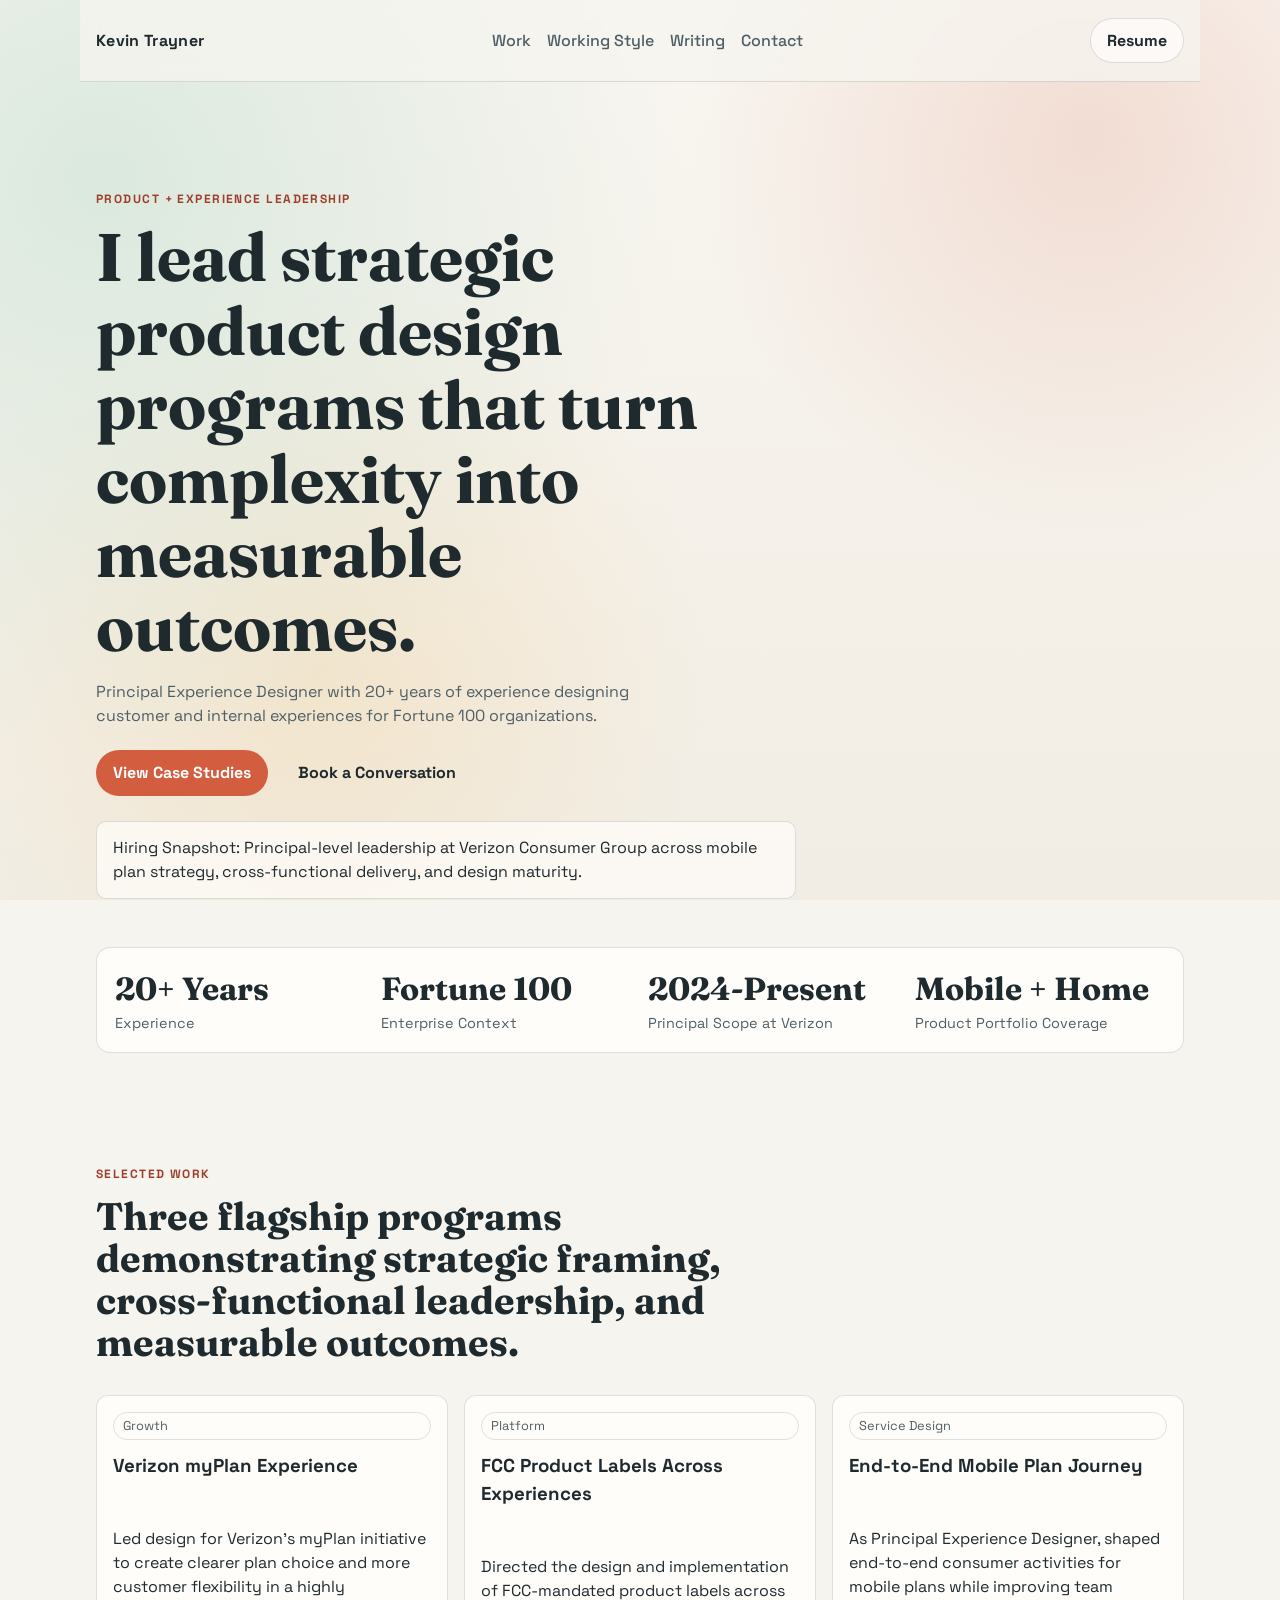
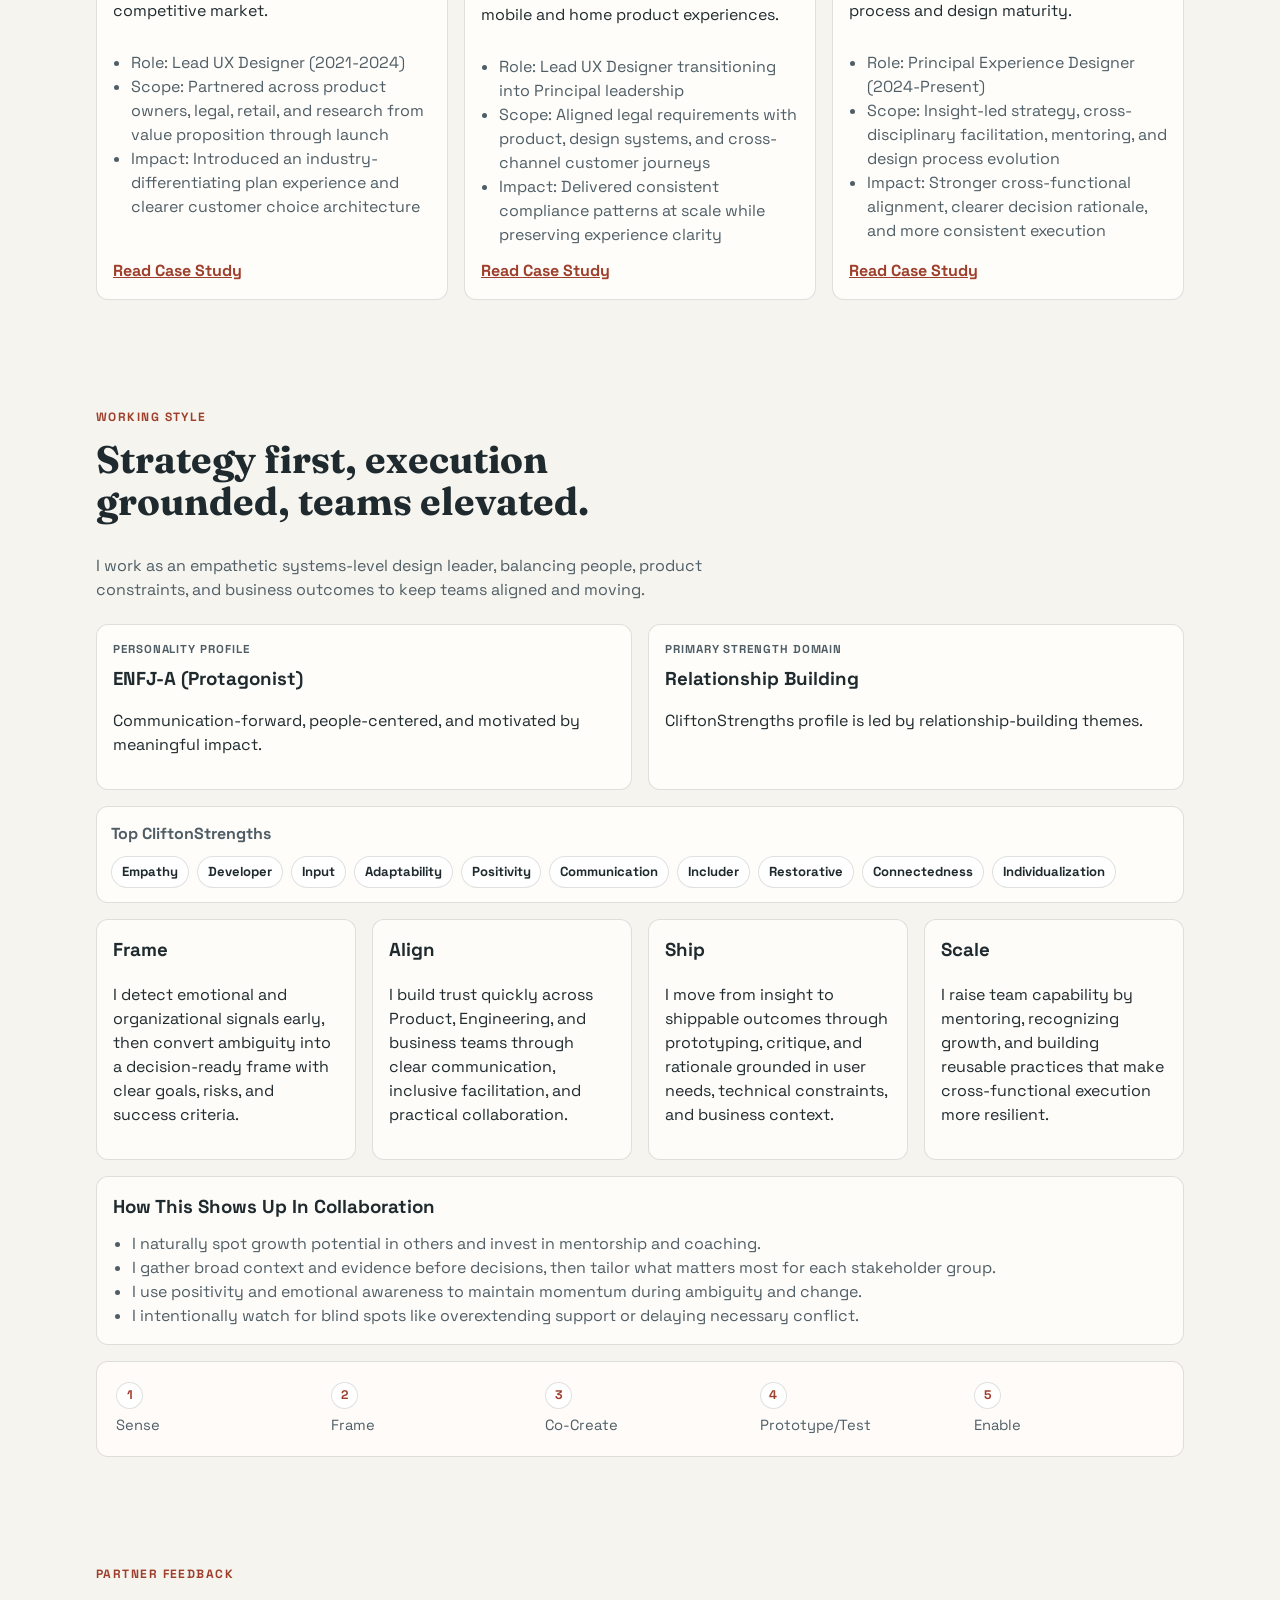
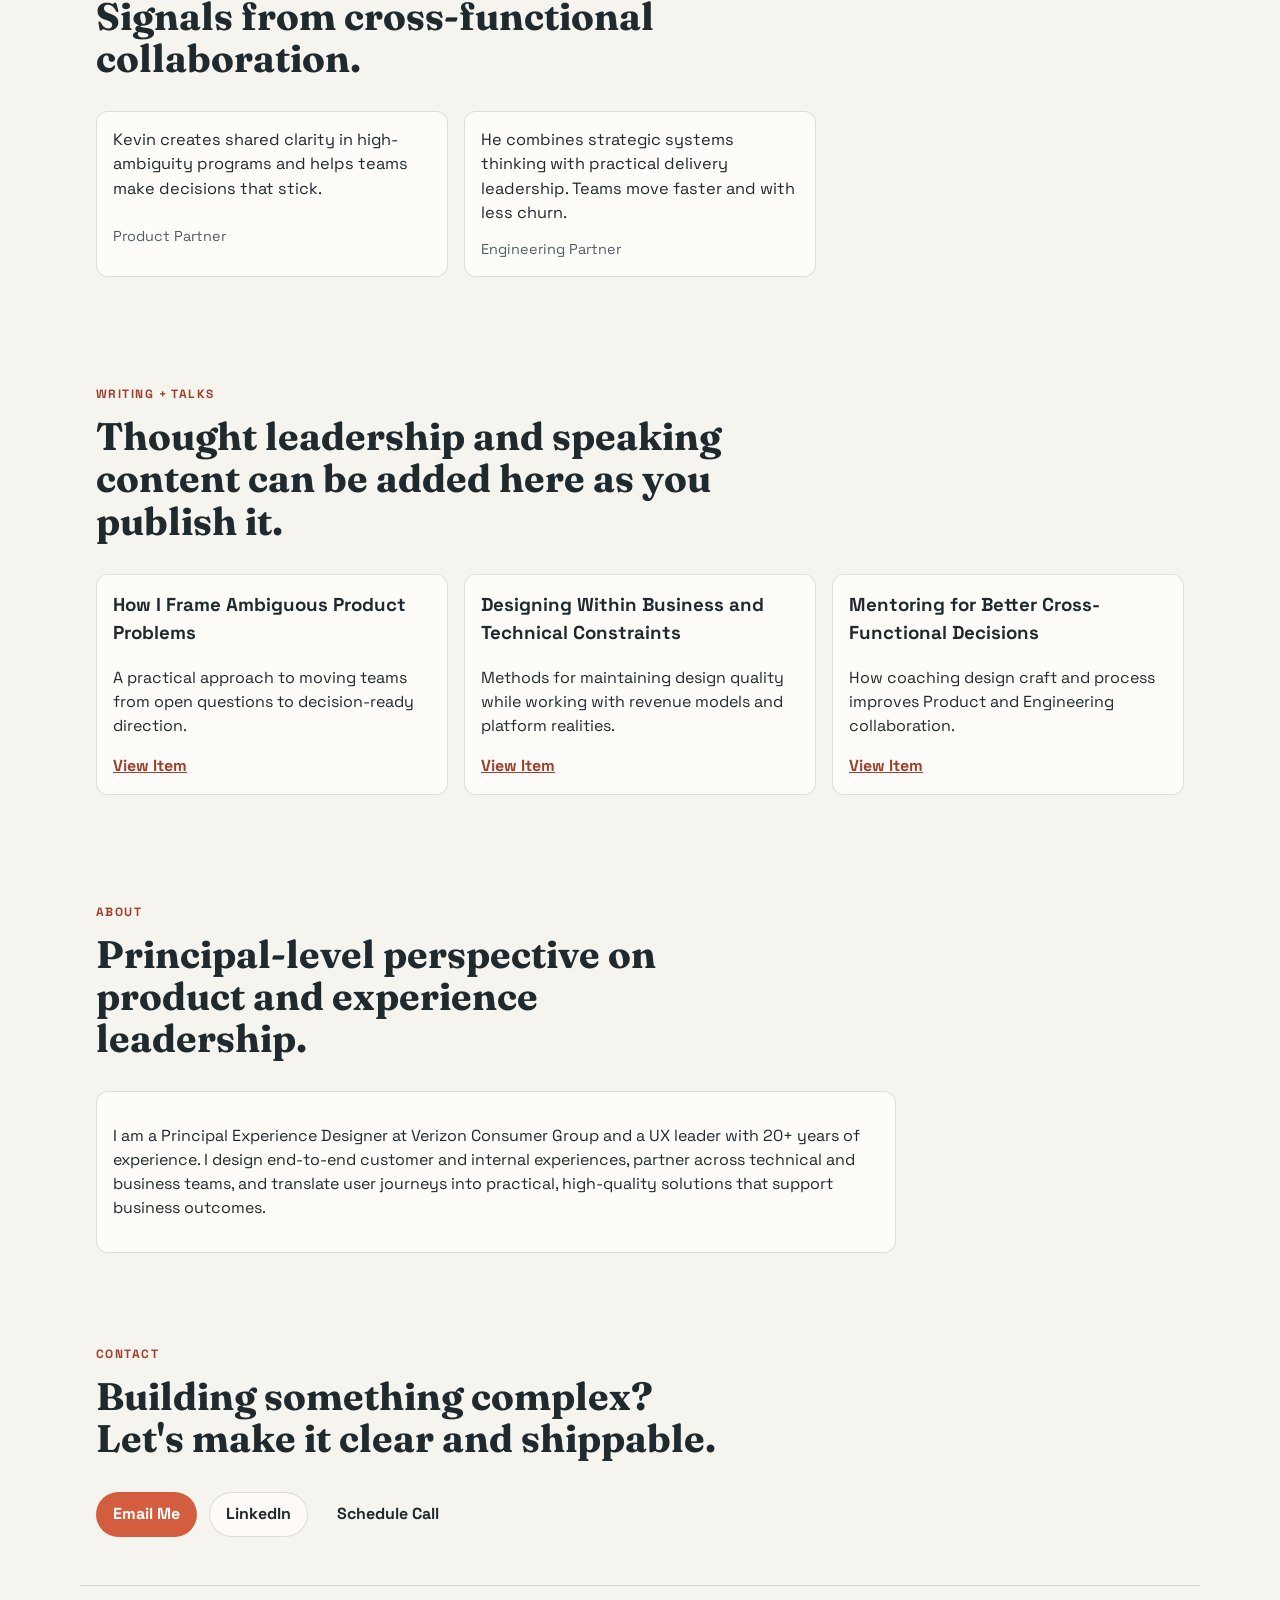
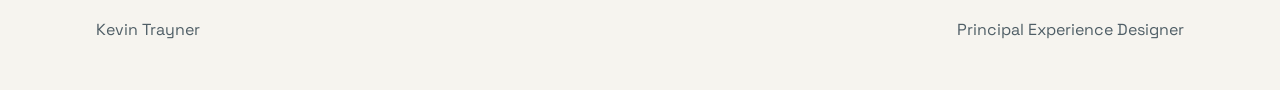
==== index.html @ d40649ff "Initial commit: portfolio site from CoPilot Co-Authored-By: Claude Opus 4.8 (1M context) <noreply@an" ====
<!doctype html>
<html lang="en">
  <head>
    <meta charset="UTF-8" />
    <meta name="viewport" content="width=device-width, initial-scale=1.0" />
    <title>Portfolio</title>
    <meta name="description" content="Principal experience design portfolio." />
    <meta property="og:title" content="Portfolio" />
    <meta property="og:description" content="Principal experience design portfolio." />
    <meta property="og:type" content="website" />
    <link rel="preconnect" href="https://fonts.googleapis.com" />
    <link rel="preconnect" href="https://fonts.gstatic.com" crossorigin />
    <link
      href="https://fonts.googleapis.com/css2?family=Fraunces:opsz,wght@9..144,500;9..144,700&family=Space+Grotesk:wght@400;500;700&display=swap"
      rel="stylesheet"
    />
    <link rel="stylesheet" href="styles.css" />
  </head>
  <body>
    <div class="page-bg" aria-hidden="true"></div>

    <header class="site-header">
      <a class="brand" href="#top" id="brand-name">Portfolio</a>
      <nav class="main-nav" aria-label="Main navigation" id="main-nav"></nav>
      <a class="btn btn-ghost" href="#" id="resume-link" target="_blank" rel="noreferrer">Resume</a>
    </header>

    <main id="top">
      <section class="hero reveal" id="hero"></section>
      <section class="proof-bar reveal" aria-label="Impact highlights" id="proof-bar"></section>
      <section id="work" class="section reveal"></section>
      <section id="working-style" class="section reveal"></section>
      <section id="testimonials" class="section reveal"></section>
      <section id="writing" class="section reveal"></section>
      <section id="about" class="section reveal"></section>
    </main>

    <section id="contact" class="contact reveal">
      <p class="section-kicker" id="contact-kicker"></p>
      <h2 id="contact-heading"></h2>
      <div class="contact-links" id="contact-links"></div>
    </section>

    <footer class="site-footer">
      <p id="footer-left"></p>
      <p id="footer-right"></p>
    </footer>

    <script src="content.js"></script>
    <script src="script.js"></script>
  </body>
</html>
---- styles.css ----
:root {
  --bg: #f6f4ef;
  --paper: #fffdfa;
  --ink: #1f2a2f;
  --muted: #4f5e66;
  --accent: #d35d3f;
  --accent-deep: #9e3f2b;
  --line: rgba(31, 42, 47, 0.14);
  --mint: #d4e6da;
  --gold: #f2d19c;
}

* {
  box-sizing: border-box;
}

html,
body {
  margin: 0;
  padding: 0;
}

body {
  font-family: "Space Grotesk", sans-serif;
  color: var(--ink);
  background: var(--bg);
  line-height: 1.5;
  position: relative;
  min-height: 100vh;
}

.page-bg {
  position: fixed;
  inset: 0;
  background:
    radial-gradient(circle at 85% 15%, rgba(211, 93, 63, 0.16), transparent 30%),
    radial-gradient(circle at 8% 20%, rgba(212, 230, 218, 0.8), transparent 42%),
    radial-gradient(circle at 25% 75%, rgba(242, 209, 156, 0.36), transparent 34%),
    linear-gradient(180deg, #f9f6f1 0%, #f1ede4 100%);
  z-index: -1;
}

.site-header {
  max-width: 1120px;
  margin: 0 auto;
  padding: 1.1rem 1rem;
  display: flex;
  align-items: center;
  justify-content: space-between;
  gap: 1rem;
  position: sticky;
  top: 0;
  backdrop-filter: blur(8px);
  background: rgba(246, 244, 239, 0.75);
  border-bottom: 1px solid var(--line);
  z-index: 5;
}

.brand {
  text-decoration: none;
  color: var(--ink);
  font-weight: 700;
  letter-spacing: 0.02em;
}

.main-nav {
  display: flex;
  gap: 1rem;
}

.main-nav a {
  text-decoration: none;
  color: var(--muted);
  font-weight: 500;
}

main,
.contact,
.site-footer {
  max-width: 1120px;
  margin: 0 auto;
  padding: 0 1rem;
}

.hero {
  padding-top: 6rem;
  padding-bottom: 3rem;
}

.eyebrow,
.section-kicker {
  text-transform: uppercase;
  letter-spacing: 0.12em;
  font-size: 0.75rem;
  color: var(--accent-deep);
  font-weight: 700;
}

h1,
h2,
h3 {
  margin-top: 0;
}

h1,
h2 {
  font-family: "Fraunces", serif;
  font-weight: 700;
  line-height: 1.1;
}

h1 {
  font-size: clamp(2rem, 6vw, 4.2rem);
  max-width: 15ch;
  margin-bottom: 1rem;
}

h2 {
  font-size: clamp(1.5rem, 3vw, 2.4rem);
  max-width: 24ch;
}

.hero-copy {
  max-width: 60ch;
  color: var(--muted);
  margin-bottom: 1.4rem;
}

.hero-cta {
  display: flex;
  gap: 0.8rem;
  flex-wrap: wrap;
  margin-bottom: 1.6rem;
}

.hero-signal {
  max-width: 70ch;
  padding: 0.85rem 1rem;
  border: 1px solid var(--line);
  background: rgba(255, 253, 250, 0.72);
  border-radius: 10px;
}

.btn {
  display: inline-flex;
  align-items: center;
  justify-content: center;
  text-decoration: none;
  border-radius: 999px;
  padding: 0.62rem 1rem;
  font-weight: 700;
  border: 1px solid transparent;
}

.btn-primary {
  background: var(--accent);
  color: #fff;
}

.btn-primary:hover {
  background: var(--accent-deep);
}

.btn-ghost {
  color: var(--ink);
  border-color: var(--line);
  background: rgba(255, 253, 250, 0.72);
}

.btn-text {
  color: var(--ink);
}

.proof-bar {
  background: rgba(255, 253, 250, 0.92);
  border: 1px solid var(--line);
  border-radius: 14px;
  padding: 1.1rem;
  display: grid;
  grid-template-columns: repeat(4, 1fr);
  gap: 1rem;
  margin-bottom: 3.2rem;
}

.proof-bar .metric {
  margin: 0;
  font-size: clamp(1.4rem, 2.6vw, 2rem);
  font-family: "Fraunces", serif;
  font-weight: 700;
}

.proof-bar .label {
  margin: 0;
  color: var(--muted);
  font-size: 0.9rem;
}

.section {
  padding: 3rem 0;
}

.section-head {
  margin-bottom: 1.4rem;
}

.section-intro {
  max-width: 64ch;
  color: var(--muted);
}

.profile-signal-grid {
  display: grid;
  grid-template-columns: repeat(2, minmax(0, 1fr));
  gap: 1rem;
  margin-bottom: 1rem;
}

.profile-signal-card {
  border: 1px solid var(--line);
  border-radius: 12px;
  padding: 1rem;
  background: rgba(255, 253, 250, 0.92);
}

.profile-signal-label {
  margin: 0 0 0.4rem;
  color: var(--muted);
  text-transform: uppercase;
  letter-spacing: 0.08em;
  font-size: 0.72rem;
  font-weight: 700;
}

.profile-signal-card h3 {
  margin-bottom: 0.5rem;
}

.strengths-wrap {
  border: 1px solid var(--line);
  border-radius: 12px;
  background: rgba(255, 253, 250, 0.92);
  padding: 0.9rem;
  margin-bottom: 1rem;
}

.strengths-title {
  margin: 0 0 0.65rem;
  color: var(--muted);
  font-weight: 700;
}

.strength-chips {
  display: flex;
  gap: 0.5rem;
  flex-wrap: wrap;
}

.strength-chip {
  display: inline-block;
  padding: 0.32rem 0.62rem;
  border-radius: 999px;
  border: 1px solid var(--line);
  background: #fff;
  font-size: 0.82rem;
  font-weight: 700;
  color: var(--ink);
}

.card-grid {
  display: grid;
  gap: 1rem;
  grid-template-columns: repeat(3, minmax(0, 1fr));
}

.case-card {
  background: var(--paper);
  border: 1px solid var(--line);
  border-radius: 12px;
  padding: 1rem;
  display: flex;
  flex-direction: column;
  gap: 0.75rem;
}

.case-card ul {
  margin: 0;
  padding-left: 1.1rem;
  color: var(--muted);
}

.case-card a {
  margin-top: auto;
  color: var(--accent-deep);
  font-weight: 700;
}

.case-tag {
  margin: 0;
  display: inline-block;
  padding: 0.2rem 0.56rem;
  border: 1px solid var(--line);
  border-radius: 999px;
  font-size: 0.8rem;
  color: var(--muted);
}

.split {
  display: grid;
  gap: 1.4rem;
  grid-template-columns: 1fr 2fr;
}

.leadership-grid {
  display: grid;
  gap: 1rem;
  grid-template-columns: repeat(3, minmax(0, 1fr));
}

.leadership-grid-4 {
  grid-template-columns: repeat(4, minmax(0, 1fr));
}

.process-strip {
  margin-top: 1rem;
  border: 1px solid var(--line);
  border-radius: 12px;
  background: rgba(255, 253, 250, 0.82);
  padding: 0.8rem;
  display: grid;
  gap: 0.75rem;
  grid-template-columns: repeat(5, minmax(0, 1fr));
}

.working-notes {
  border: 1px solid var(--line);
  border-radius: 12px;
  background: rgba(255, 253, 250, 0.9);
  padding: 1rem;
  margin-top: 1rem;
}

.working-notes h3 {
  margin-bottom: 0.7rem;
}

.working-notes ul {
  margin: 0;
  padding-left: 1.2rem;
  color: var(--muted);
}

.process-step {
  display: grid;
  gap: 0.35rem;
  align-content: start;
  padding: 0.4rem;
}

.process-step p {
  margin: 0;
  color: var(--muted);
  font-size: 0.92rem;
}

.process-number {
  width: 1.7rem;
  height: 1.7rem;
  border-radius: 999px;
  border: 1px solid var(--line);
  display: inline-flex;
  align-items: center;
  justify-content: center;
  font-size: 0.78rem;
  font-weight: 700;
  color: var(--accent-deep);
  background: #fff;
}

.leadership-grid article,
.writing-list article {
  border: 1px solid var(--line);
  background: rgba(255, 253, 250, 0.9);
  border-radius: 12px;
  padding: 1rem;
}

.writing-list {
  display: grid;
  grid-template-columns: repeat(3, minmax(0, 1fr));
  gap: 1rem;
}

.writing-list a {
  color: var(--accent-deep);
  font-weight: 700;
}

.testimonial-card {
  display: grid;
  gap: 0.8rem;
}

.testimonial-quote {
  margin: 0;
  font-size: 1.02rem;
}

.testimonial-attribution {
  margin: 0;
  color: var(--muted);
  font-size: 0.9rem;
}

.about-card {
  border: 1px solid var(--line);
  border-radius: 12px;
  padding: 1rem;
  background: rgba(255, 253, 250, 0.9);
  max-width: 80ch;
}

.contact {
  padding-top: 2rem;
  padding-bottom: 3rem;
}

.contact-links {
  display: flex;
  gap: 0.75rem;
  flex-wrap: wrap;
}

.site-footer {
  border-top: 1px solid var(--line);
  padding-top: 1rem;
  padding-bottom: 2rem;
  color: var(--muted);
  display: flex;
  justify-content: space-between;
  gap: 1rem;
  flex-wrap: wrap;
}

.reveal {
  opacity: 0;
  transform: translateY(18px);
  transition: opacity 0.6s ease, transform 0.6s ease;
}

.reveal.is-visible {
  opacity: 1;
  transform: translateY(0);
}

@media (max-width: 980px) {
  .proof-bar {
    grid-template-columns: repeat(2, 1fr);
  }

  .process-strip,
  .leadership-grid-4,
  .profile-signal-grid {
    grid-template-columns: repeat(2, minmax(0, 1fr));
  }

  .card-grid,
  .writing-list,
  .leadership-grid {
    grid-template-columns: 1fr;
  }

  .split {
    grid-template-columns: 1fr;
  }
}

@media (max-width: 760px) {
  .process-strip {
    grid-template-columns: 1fr;
  }

  .profile-signal-grid {
    grid-template-columns: 1fr;
  }

  .site-header {
    flex-wrap: wrap;
    justify-content: center;
    text-align: center;
  }

  .main-nav {
    width: 100%;
    justify-content: center;
    flex-wrap: wrap;
  }

  .hero {
    padding-top: 3.5rem;
  }
}
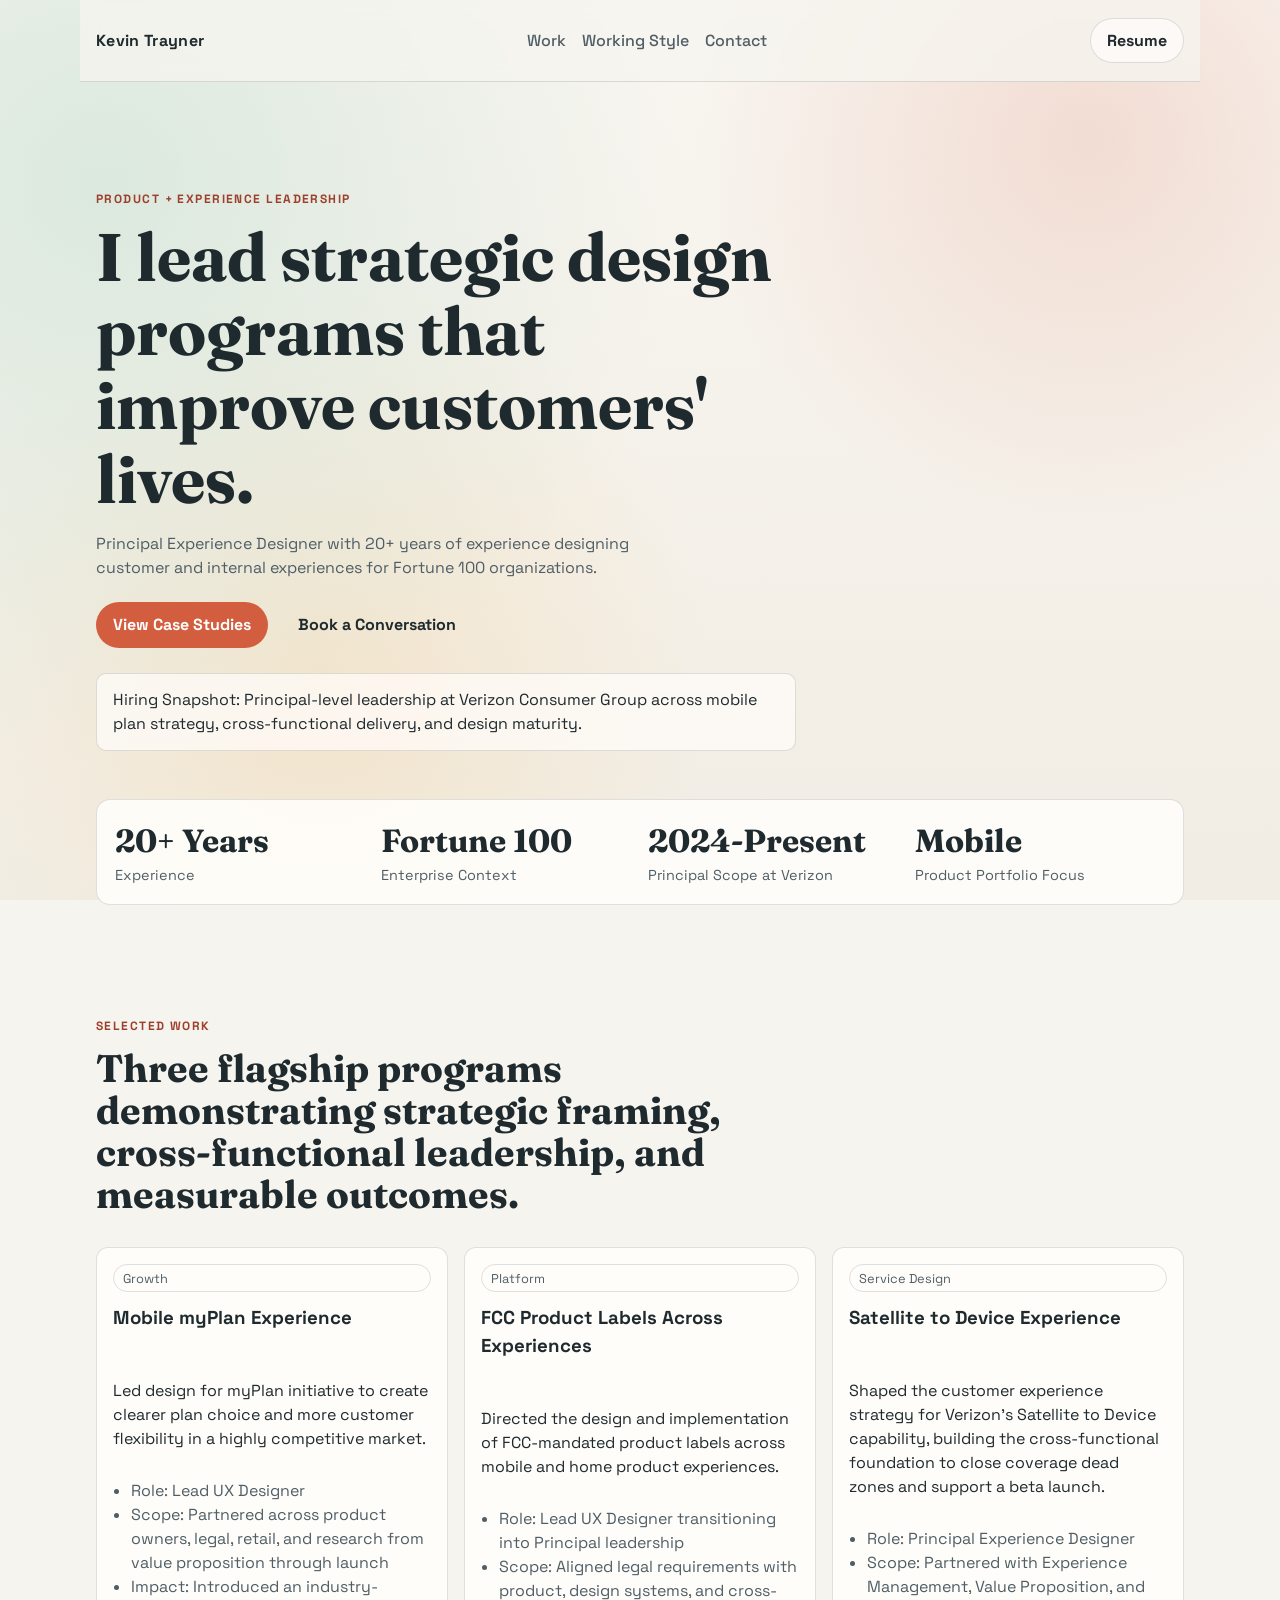
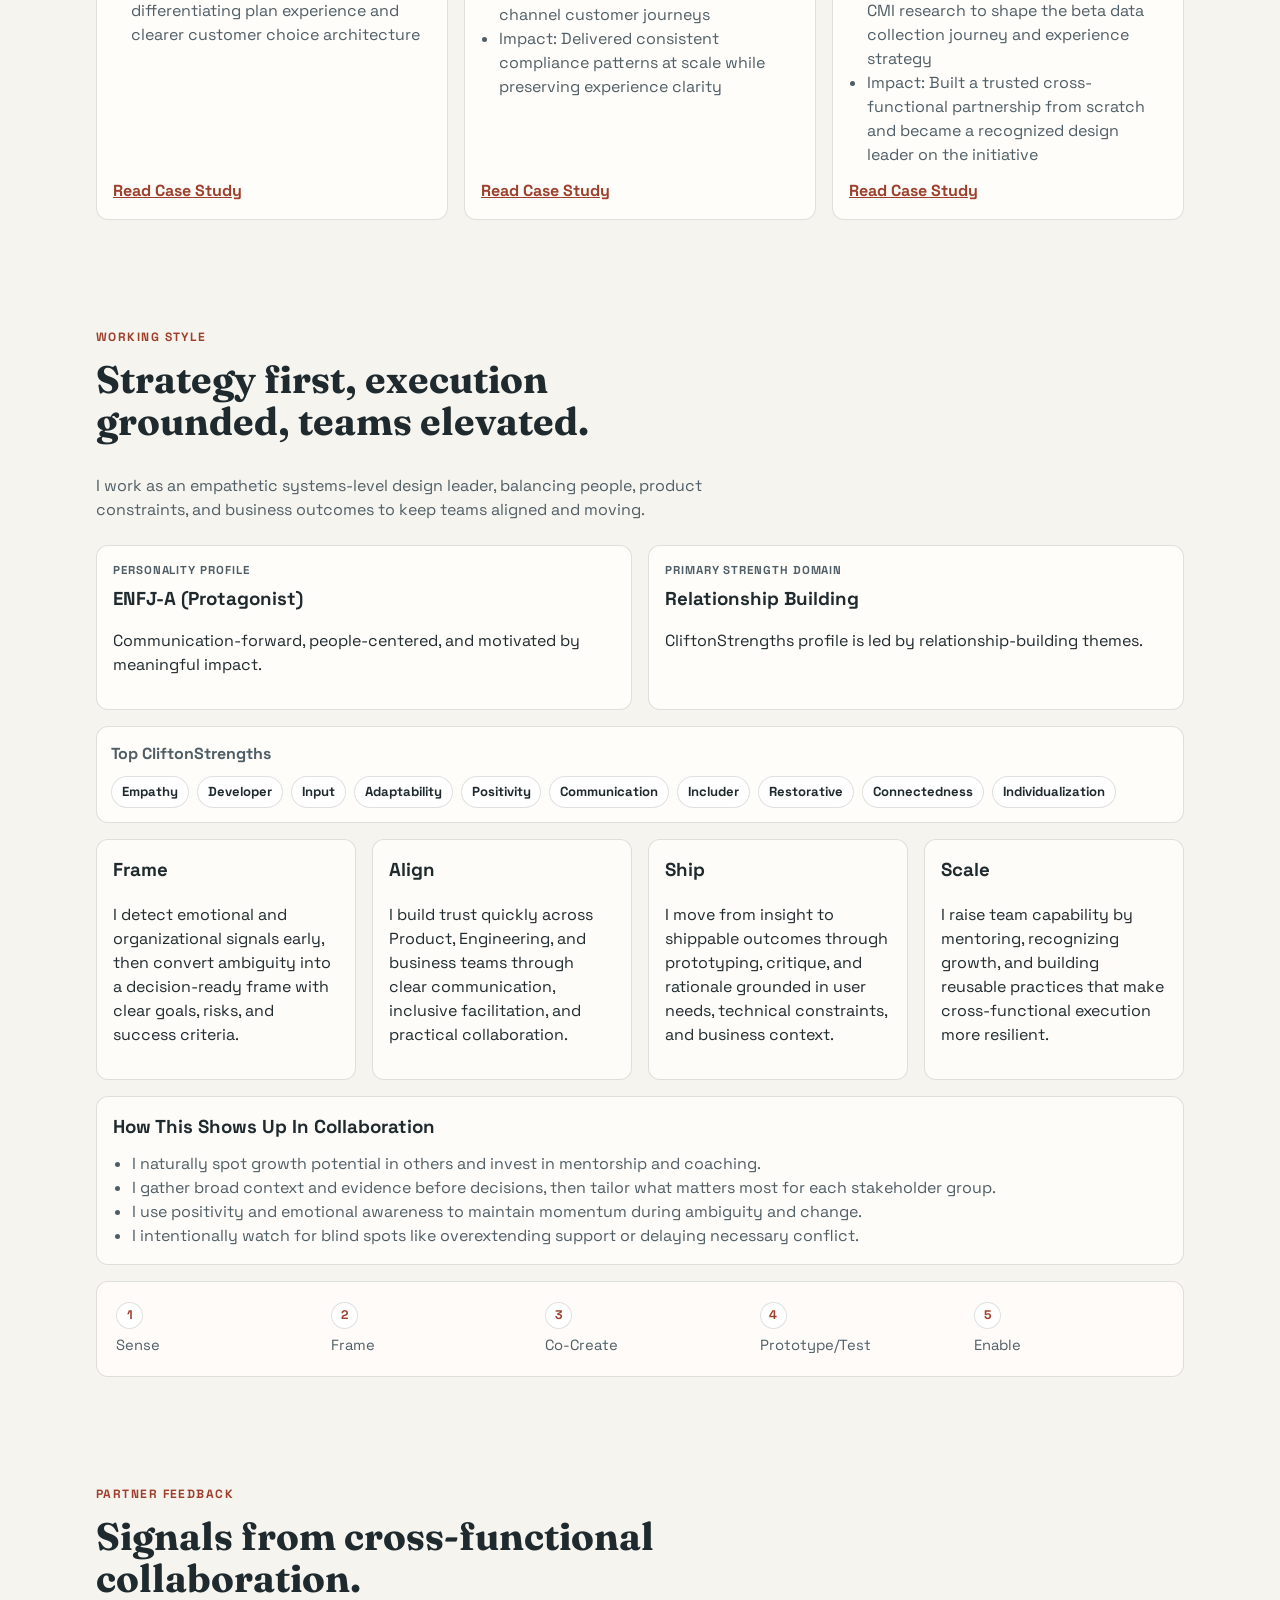
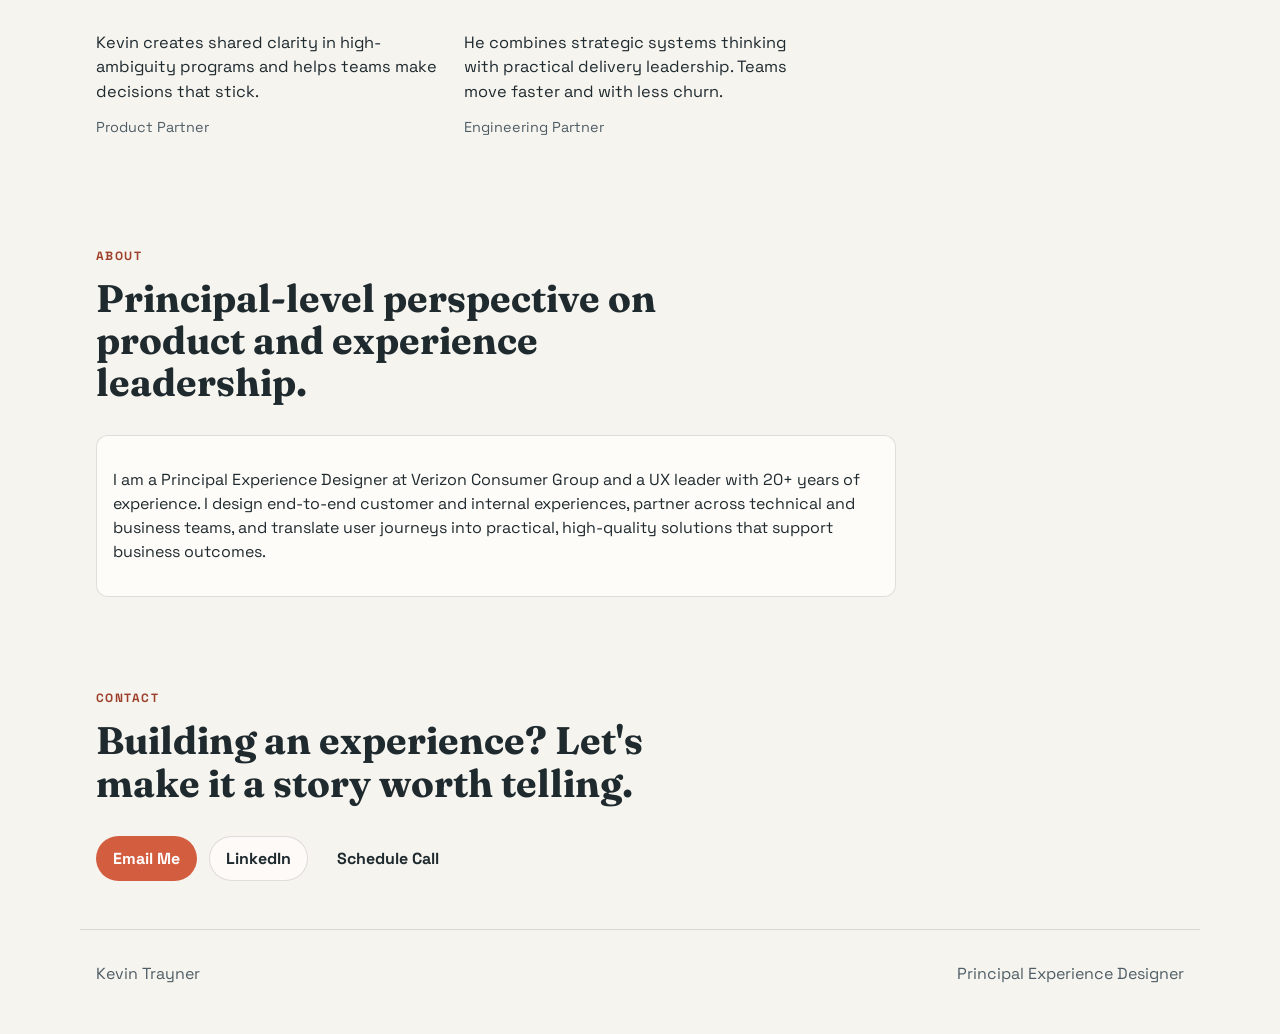
==== commit ea153fbd: "Remove Writing + Talks section (no content yet)" ====
--- a/index.html
+++ b/index.html
@@ -31,7 +31,6 @@
       <section id="work" class="section reveal"></section>
       <section id="working-style" class="section reveal"></section>
       <section id="testimonials" class="section reveal"></section>
-      <section id="writing" class="section reveal"></section>
       <section id="about" class="section reveal"></section>
     </main>
 
@@ -47,6 +46,8 @@
     </footer>
 
     <script src="content.js"></script>
+    <script src="common.js"></script>
     <script src="script.js"></script>
+    <script src="edit-mode.js"></script>
   </body>
 </html>
--- a/styles.css
+++ b/styles.css
@@ -376,8 +376,7 @@
   background: #fff;
 }
 
-.leadership-grid article,
-.writing-list article {
+.leadership-grid article {
   border: 1px solid var(--line);
   background: rgba(255, 253, 250, 0.9);
   border-radius: 12px;
@@ -390,11 +389,6 @@
   gap: 1rem;
 }
 
-.writing-list a {
-  color: var(--accent-deep);
-  font-weight: 700;
-}
-
 .testimonial-card {
   display: grid;
   gap: 0.8rem;
@@ -409,6 +403,108 @@
   margin: 0;
   color: var(--muted);
   font-size: 0.9rem;
+}
+
+.case-gallery {
+  display: grid;
+  gap: 1rem;
+  grid-template-columns: repeat(3, minmax(0, 1fr));
+}
+
+.case-gallery-item {
+  margin: 0;
+}
+
+.case-gallery-thumb {
+  display: block;
+  width: 100%;
+  padding: 0;
+  border: 1px solid var(--line);
+  border-radius: 12px;
+  background: rgba(255, 253, 250, 0.9);
+  overflow: hidden;
+  cursor: zoom-in;
+}
+
+.case-gallery-thumb img {
+  display: block;
+  width: 100%;
+  height: 180px;
+  object-fit: contain;
+}
+
+.case-gallery-item figcaption {
+  margin-top: 0.5rem;
+  color: var(--muted);
+  font-size: 0.85rem;
+}
+
+.lightbox {
+  position: fixed;
+  inset: 0;
+  z-index: 200;
+  display: flex;
+  align-items: center;
+  justify-content: center;
+  padding: 2rem;
+  background: rgba(31, 42, 47, 0.86);
+}
+
+.lightbox[hidden] {
+  display: none;
+}
+
+.lightbox-figure {
+  margin: 0;
+  max-width: min(92vw, 1100px);
+  max-height: 90vh;
+  display: flex;
+  flex-direction: column;
+  gap: 0.6rem;
+}
+
+.lightbox-figure img {
+  max-width: 100%;
+  max-height: 80vh;
+  border-radius: 8px;
+  object-fit: contain;
+}
+
+.lightbox-figure figcaption {
+  color: #f6f4ef;
+  font-size: 0.9rem;
+  text-align: center;
+}
+
+.lightbox-close {
+  position: absolute;
+  top: 1.2rem;
+  right: 1.4rem;
+  width: 2.4rem;
+  height: 2.4rem;
+  border-radius: 999px;
+  border: 1px solid rgba(255, 255, 255, 0.4);
+  background: rgba(255, 255, 255, 0.08);
+  color: #fff;
+  font-size: 1.4rem;
+  line-height: 1;
+  cursor: pointer;
+}
+
+body.lightbox-open {
+  overflow: hidden;
+}
+
+@media (max-width: 980px) {
+  .case-gallery {
+    grid-template-columns: repeat(2, minmax(0, 1fr));
+  }
+}
+
+@media (max-width: 760px) {
+  .case-gallery {
+    grid-template-columns: 1fr;
+  }
 }
 
 .about-card {
@@ -474,6 +570,62 @@
   }
 }
 
+.edit-mode-active [data-edit] {
+  cursor: text;
+  border-radius: 4px;
+}
+
+.edit-mode-active [data-edit]:hover,
+.edit-mode-active [data-edit]:focus {
+  outline: 1px dashed var(--accent);
+  outline-offset: 2px;
+}
+
+.edit-toolbar {
+  position: fixed;
+  right: 1rem;
+  bottom: 1rem;
+  z-index: 9999;
+  display: flex;
+  align-items: center;
+  gap: 0.5rem;
+  padding: 0.6rem 0.8rem;
+  background: var(--paper);
+  border: 1px solid var(--line);
+  border-radius: 12px;
+  box-shadow: 0 6px 20px rgba(31, 42, 47, 0.18);
+  font-family: "Space Grotesk", sans-serif;
+  font-size: 0.85rem;
+}
+
+.edit-toolbar button {
+  font-family: inherit;
+  font-size: 0.85rem;
+  font-weight: 700;
+  border-radius: 999px;
+  border: 1px solid var(--line);
+  background: #fff;
+  color: var(--ink);
+  padding: 0.4rem 0.8rem;
+  cursor: pointer;
+}
+
+.edit-toolbar button:disabled {
+  cursor: not-allowed;
+  opacity: 0.5;
+}
+
+.edit-toolbar .edit-toolbar-toggle {
+  background: var(--accent);
+  color: #fff;
+  border-color: transparent;
+}
+
+.edit-toolbar .edit-toolbar-status {
+  color: var(--muted);
+  max-width: 22ch;
+}
+
 @media (max-width: 760px) {
   .process-strip {
     grid-template-columns: 1fr;
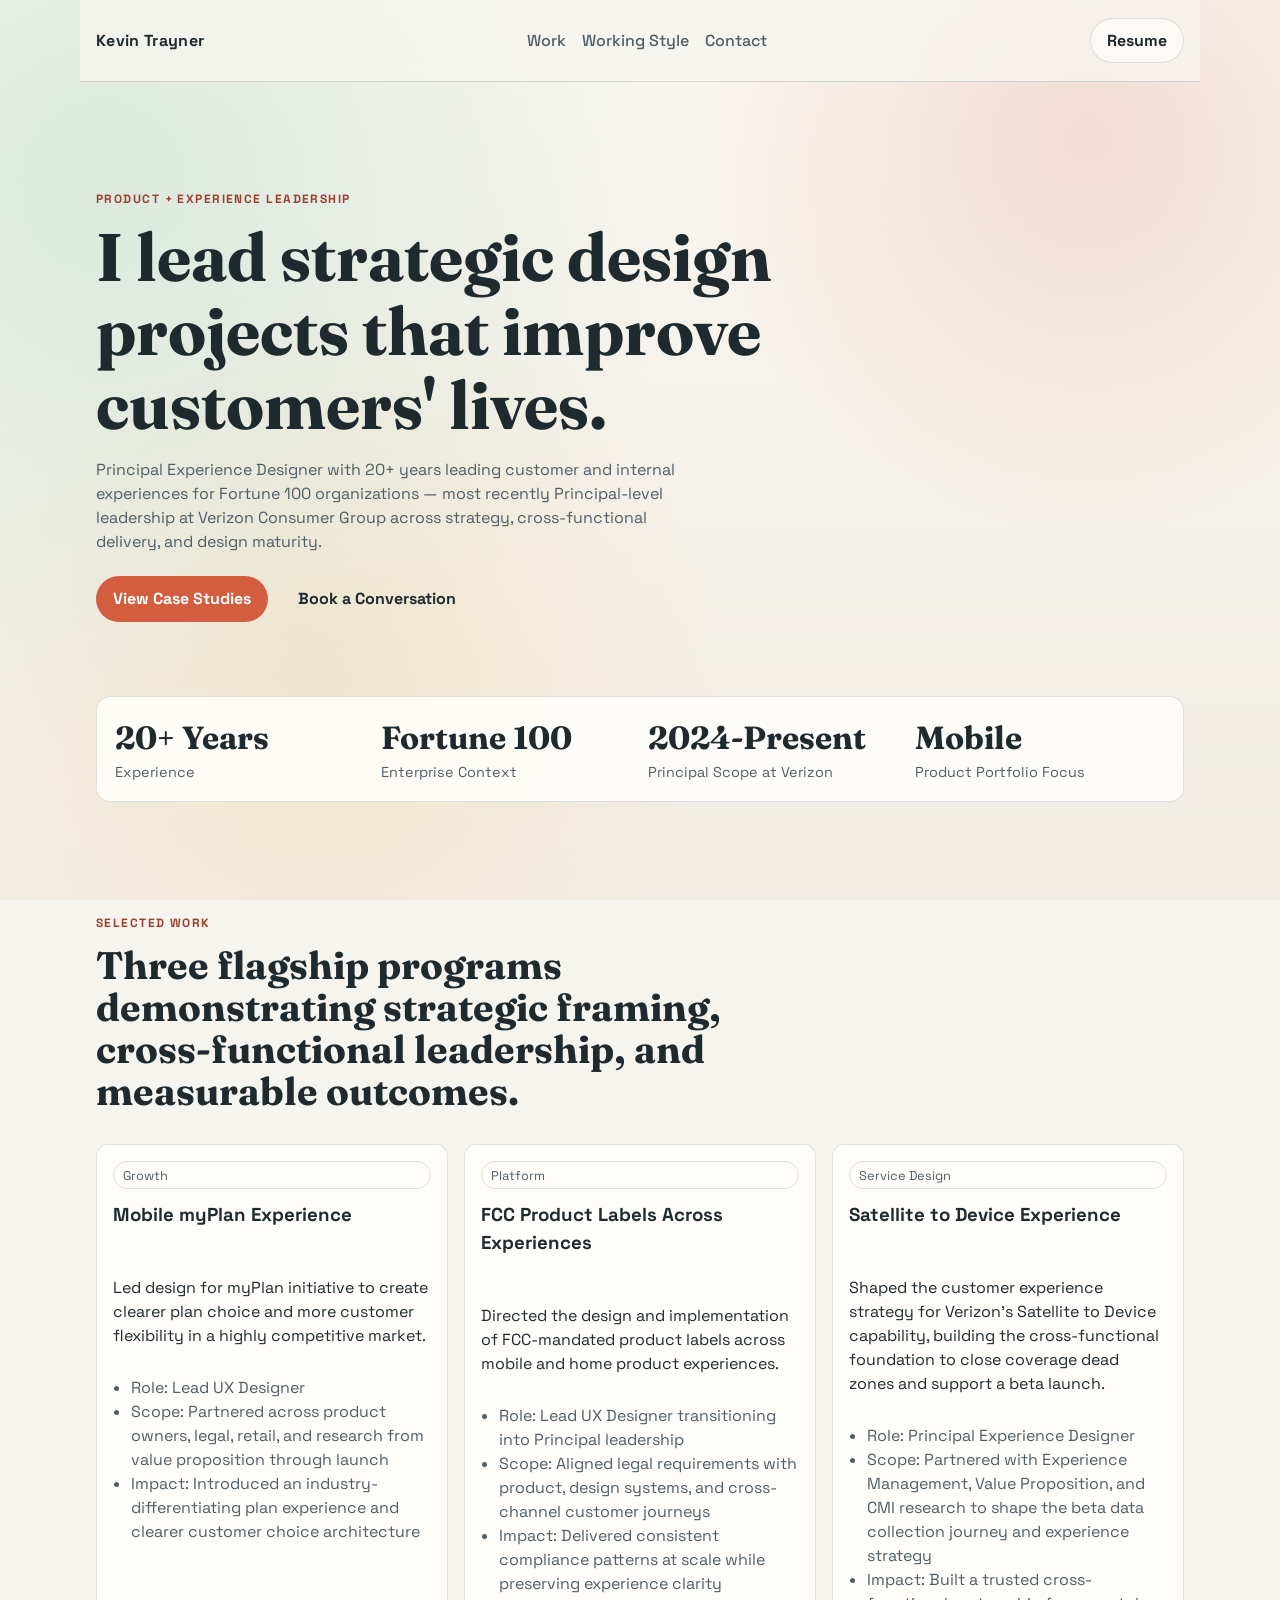
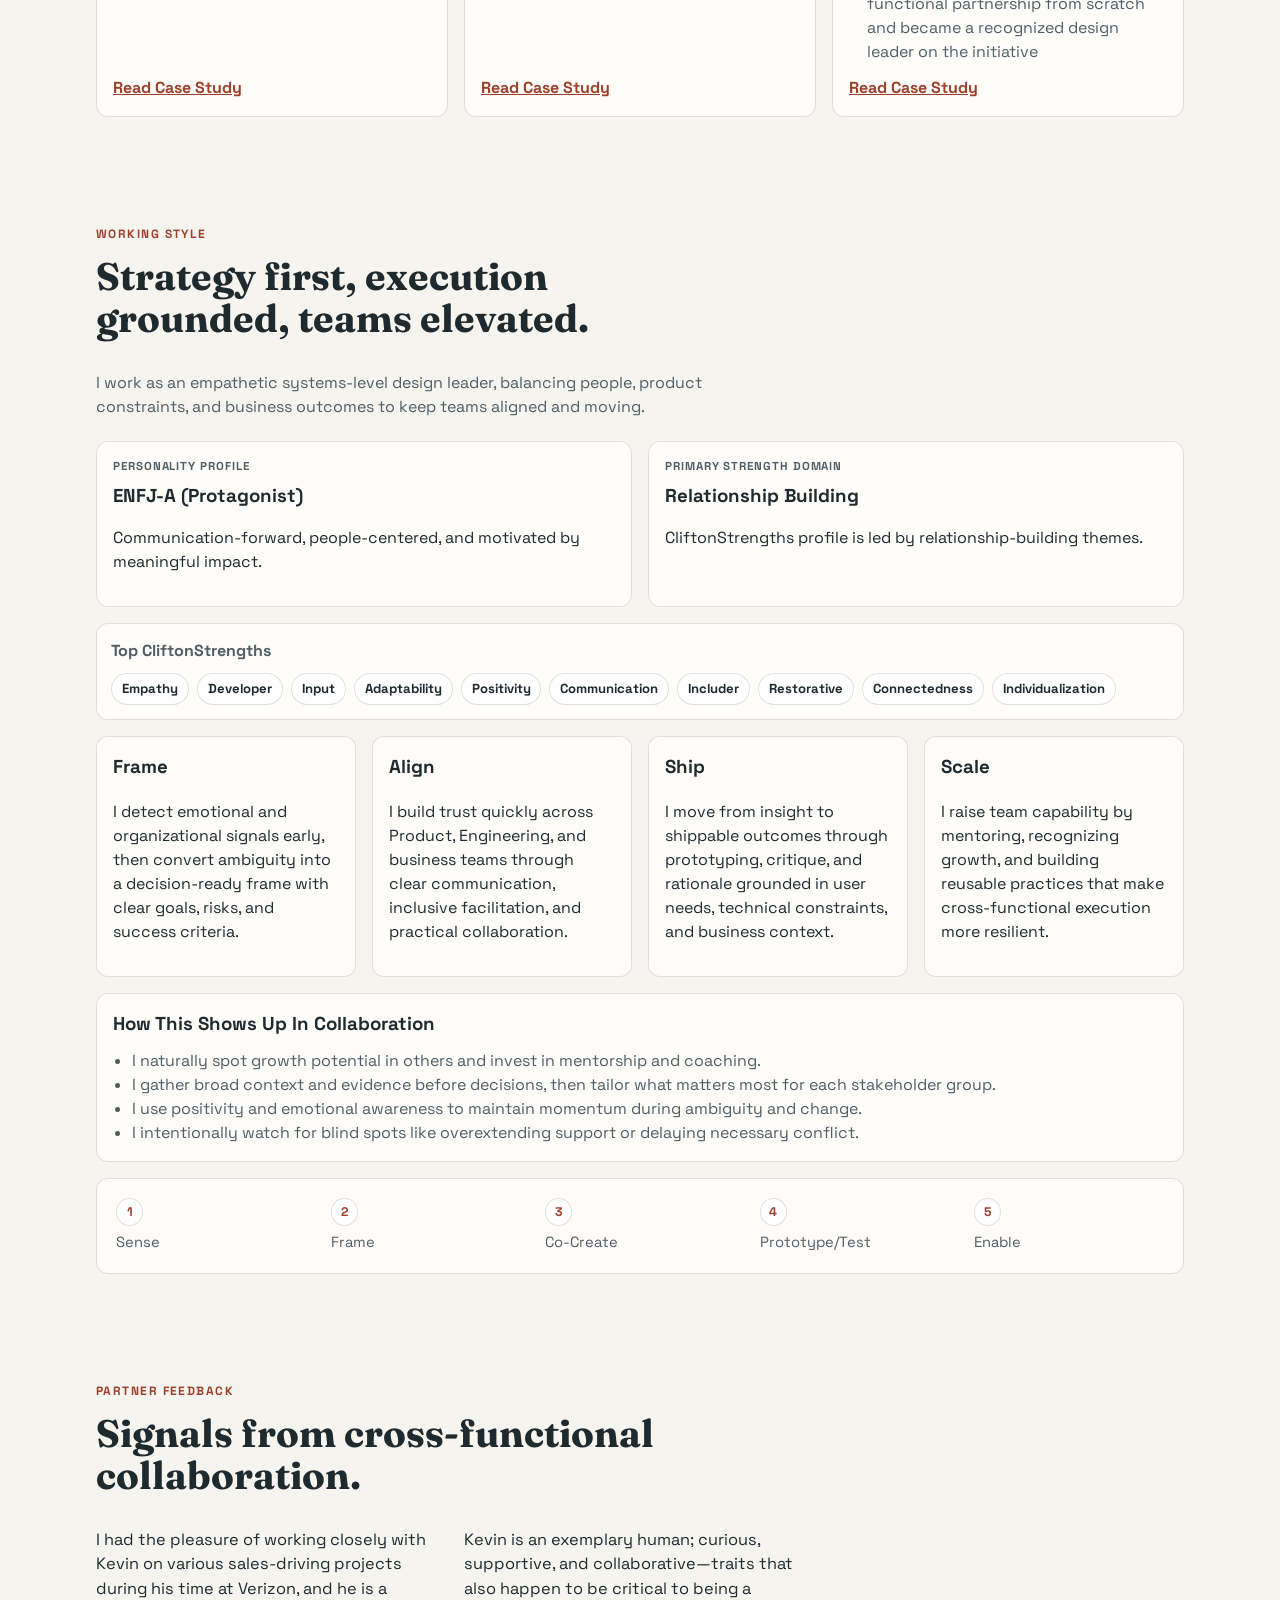
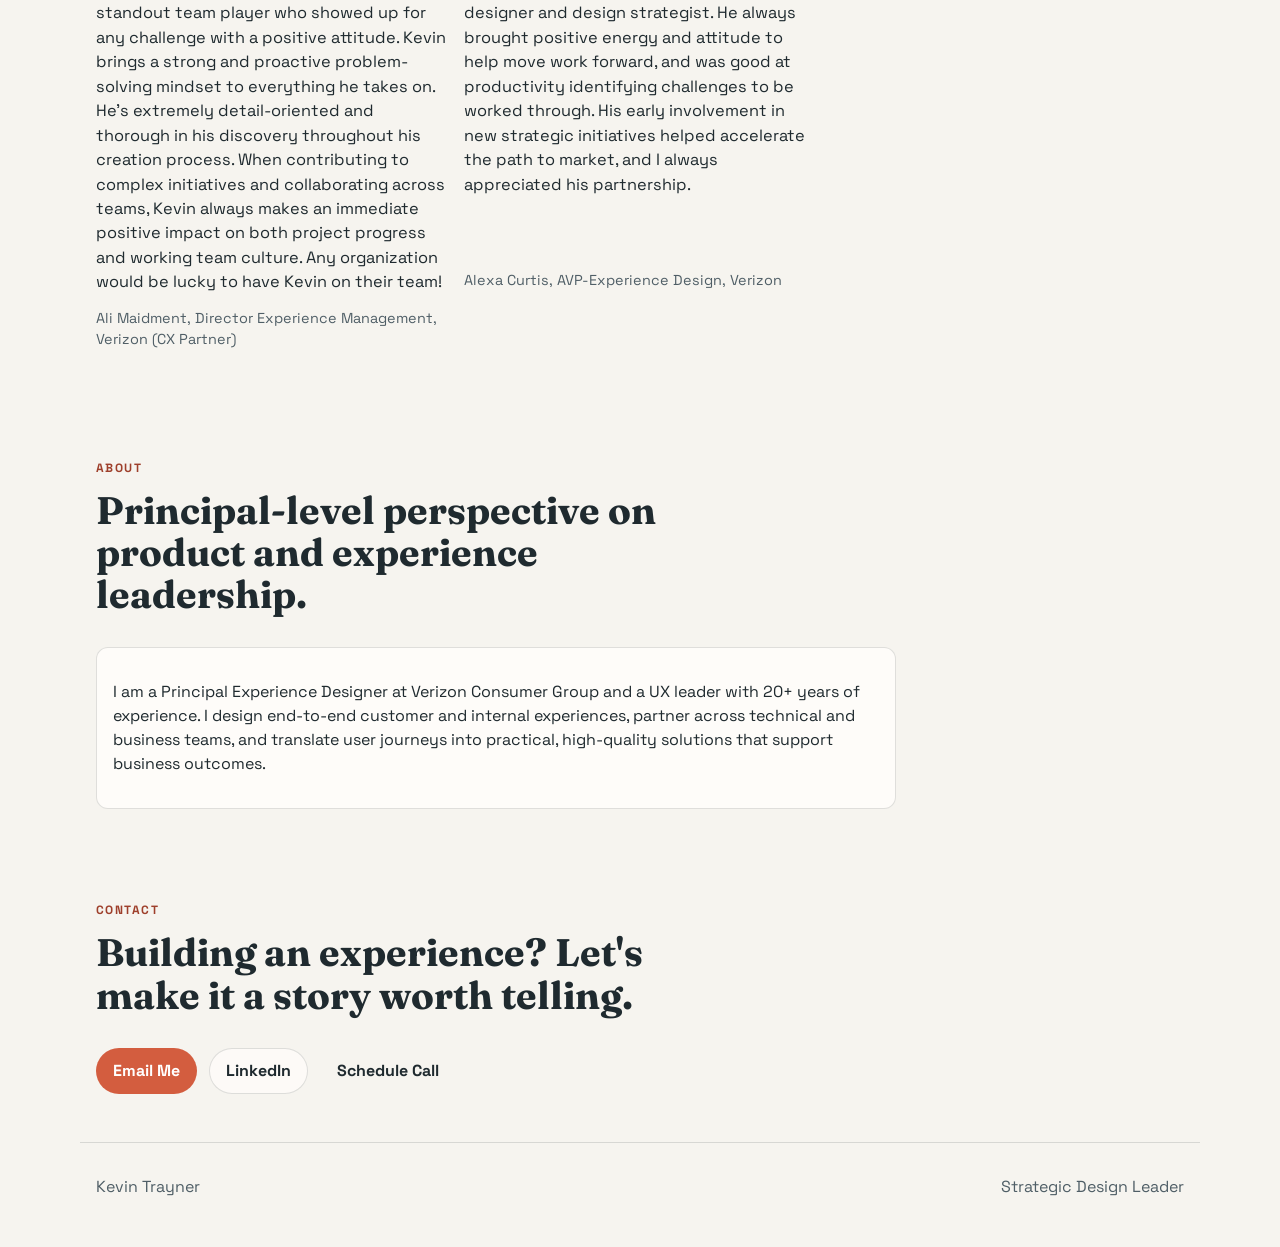
==== commit 5e1a474e: "Fix static meta tags for crawlers and social share previews" ====
--- a/index.html
+++ b/index.html
@@ -3,10 +3,10 @@
   <head>
     <meta charset="UTF-8" />
     <meta name="viewport" content="width=device-width, initial-scale=1.0" />
-    <title>Portfolio</title>
-    <meta name="description" content="Principal experience design portfolio." />
-    <meta property="og:title" content="Portfolio" />
-    <meta property="og:description" content="Principal experience design portfolio." />
+    <title>Kevin Trayner | Principal Experience Designer</title>
+    <meta name="description" content="Portfolio of Kevin Trayner: principal experience design leadership focused on strategy, systems, and measurable outcomes." />
+    <meta property="og:title" content="Kevin Trayner | Principal Experience Designer" />
+    <meta property="og:description" content="Strategic design and product leadership portfolio for hiring managers and design leaders." />
     <meta property="og:type" content="website" />
     <link rel="preconnect" href="https://fonts.googleapis.com" />
     <link rel="preconnect" href="https://fonts.gstatic.com" crossorigin />
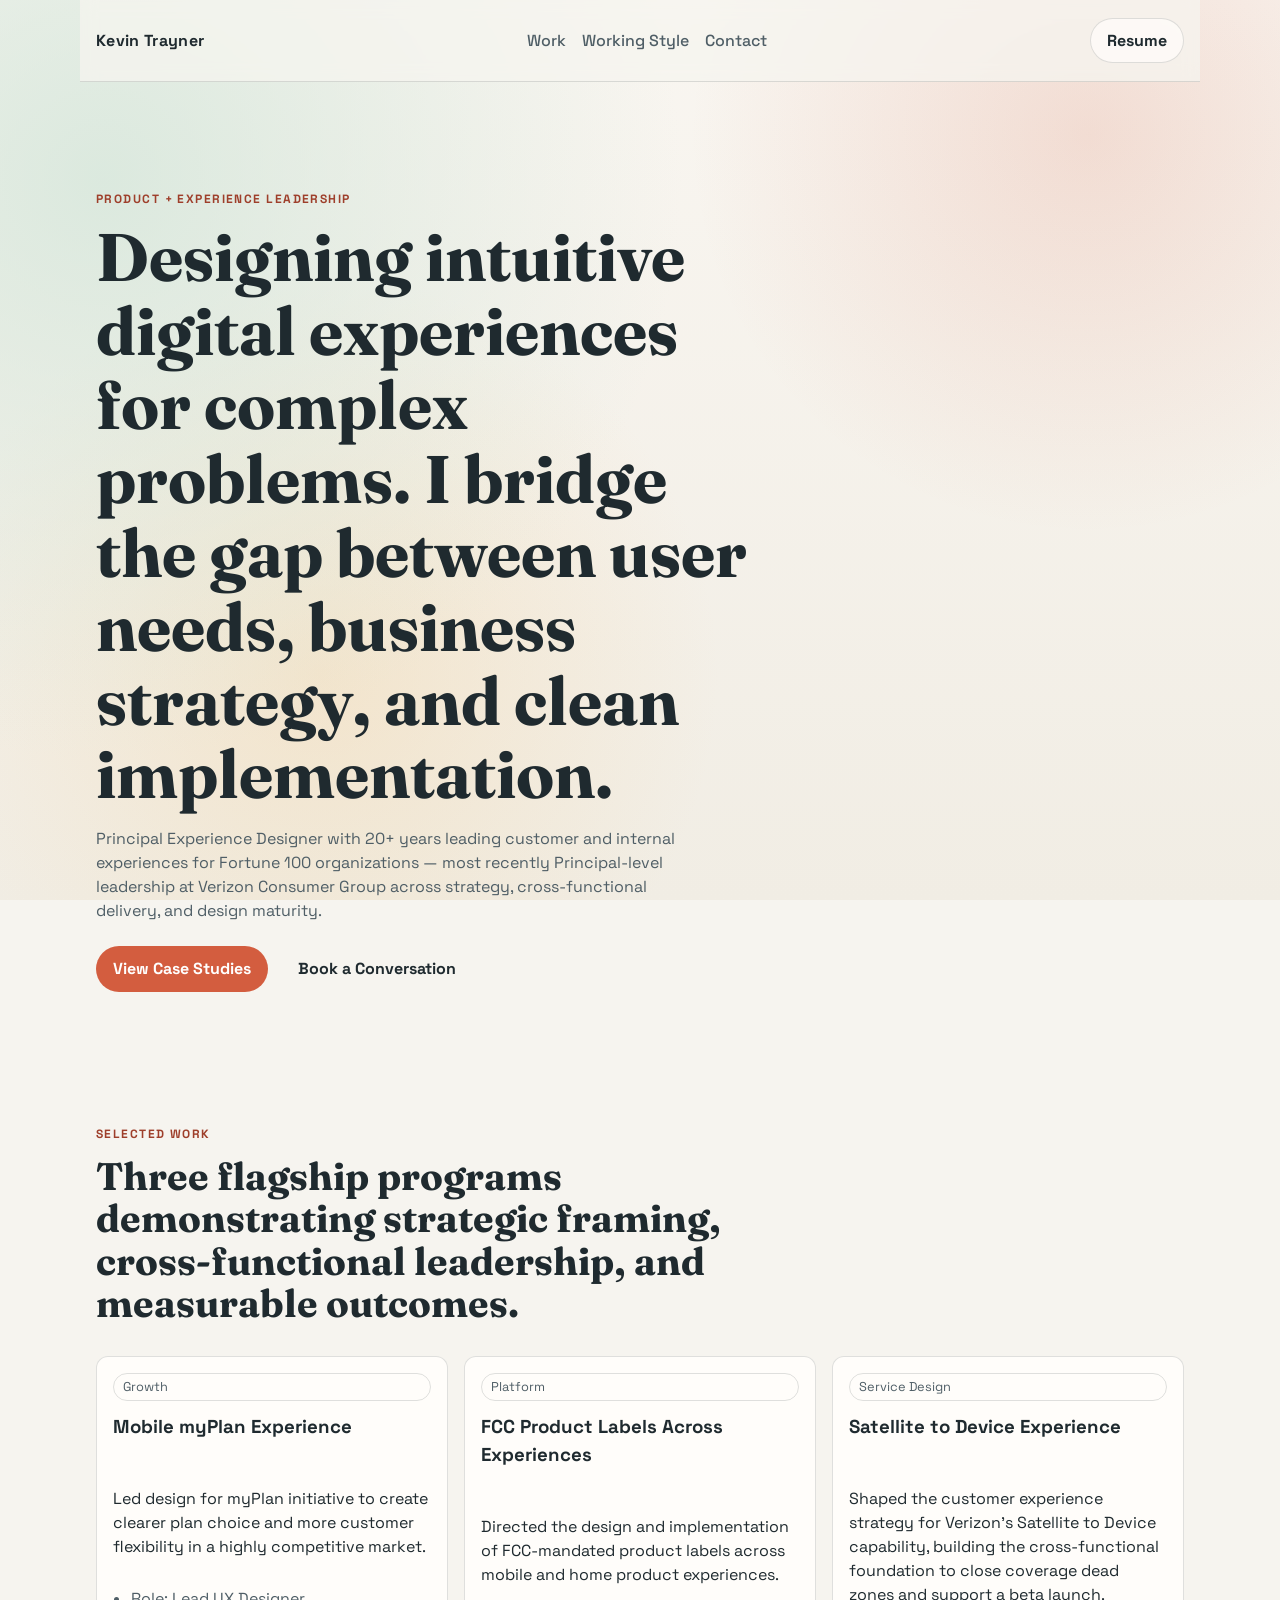
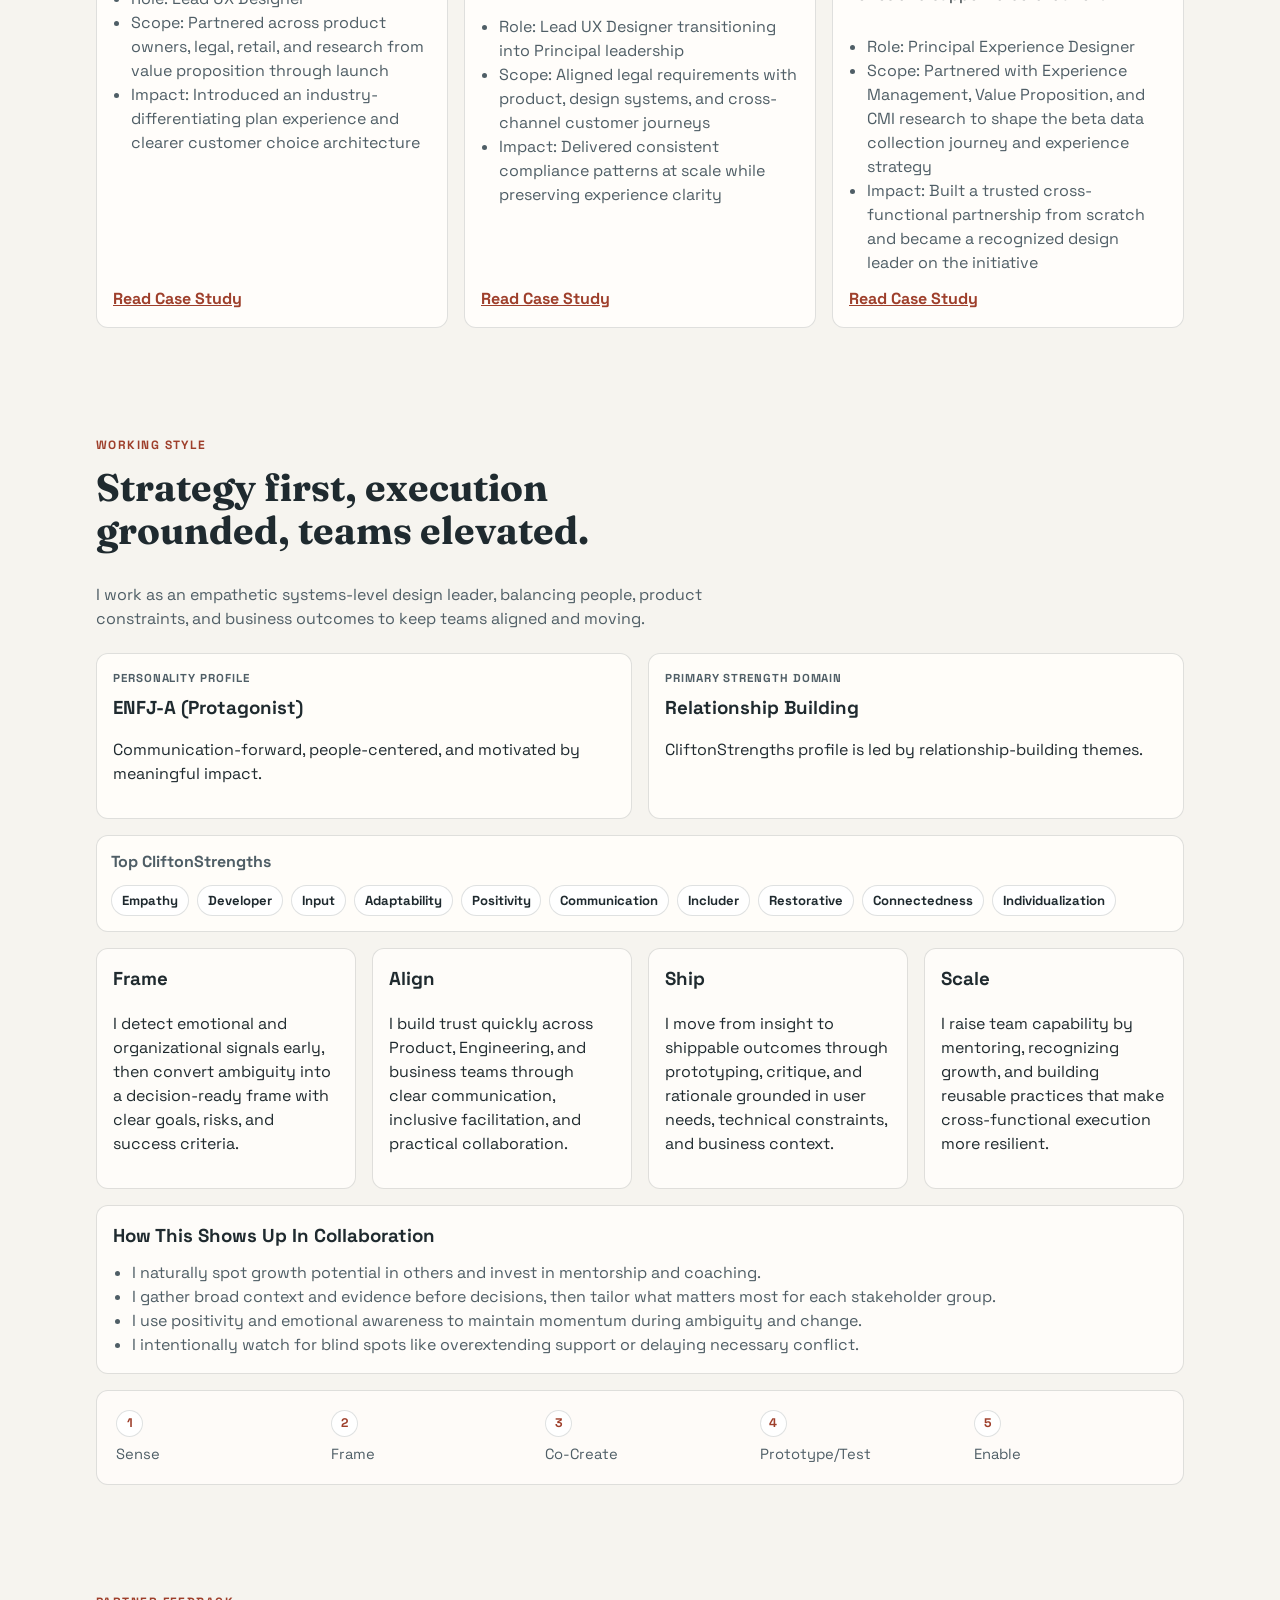
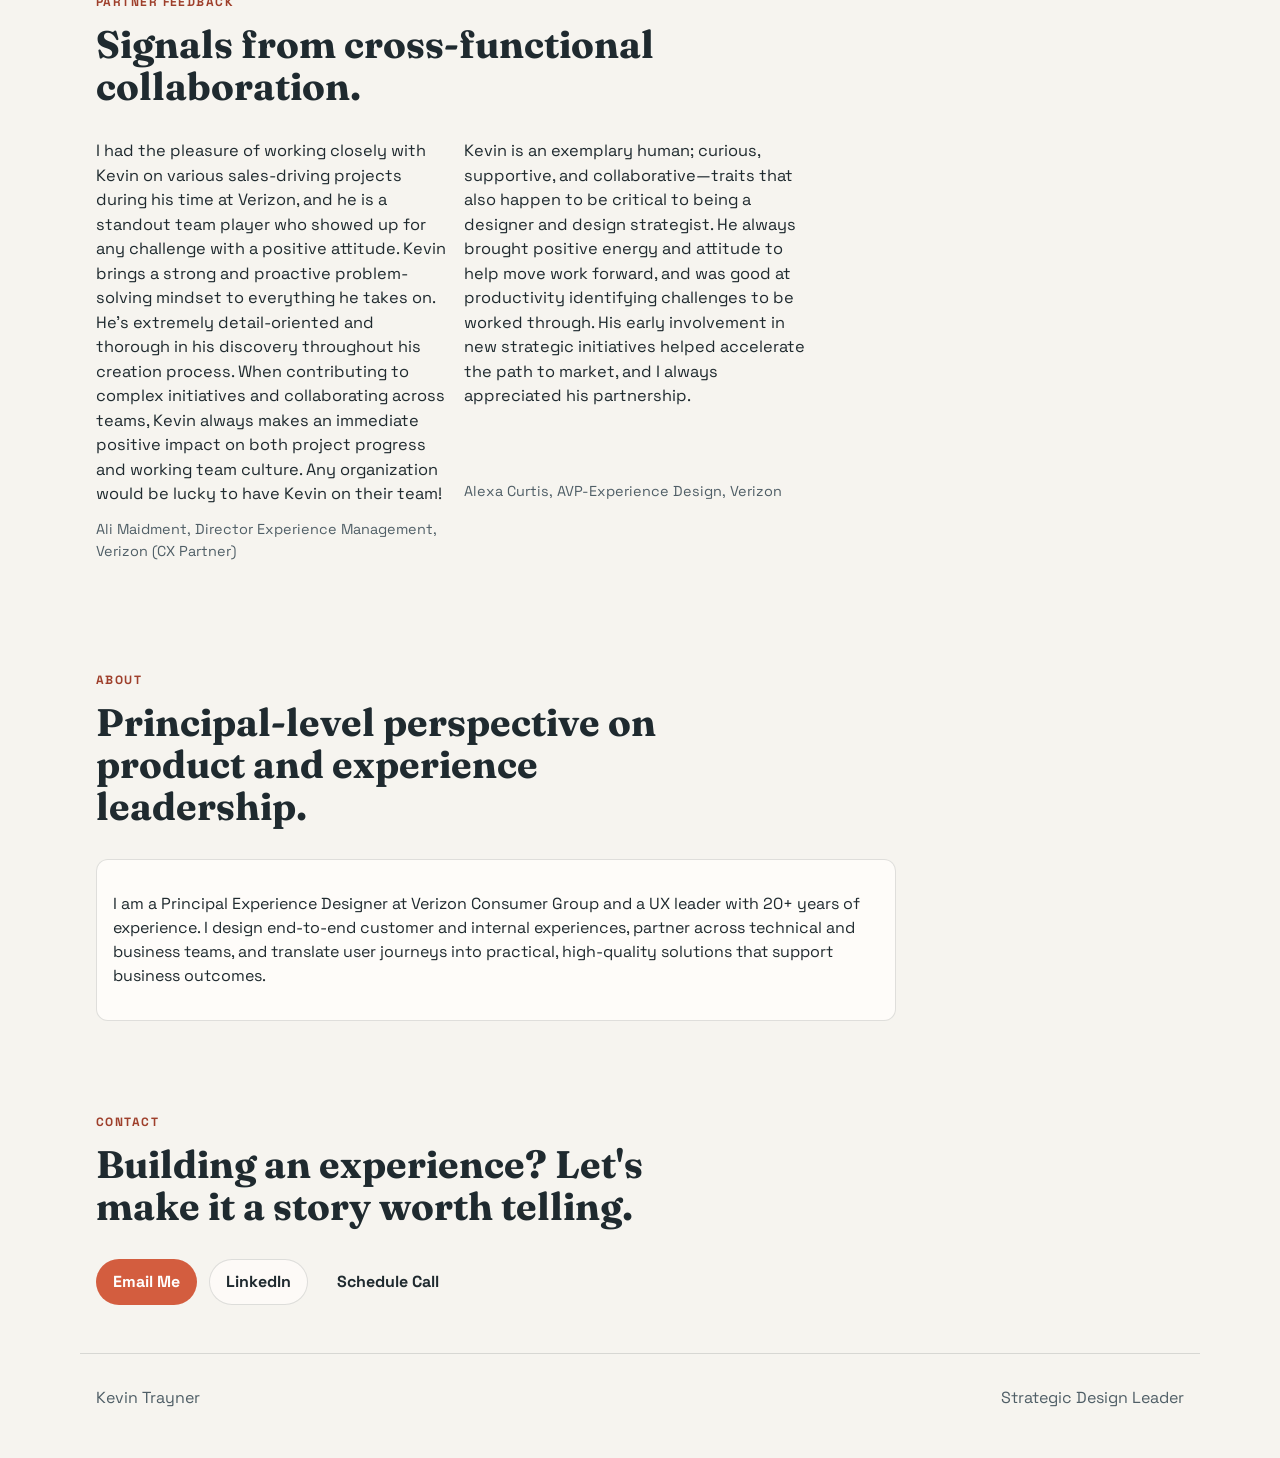
==== commit dfb0536e: "Remove redundant proofStats section from homepage" ====
--- a/index.html
+++ b/index.html
@@ -27,7 +27,6 @@
 
     <main id="top">
       <section class="hero reveal" id="hero"></section>
-      <section class="proof-bar reveal" aria-label="Impact highlights" id="proof-bar"></section>
       <section id="work" class="section reveal"></section>
       <section id="working-style" class="section reveal"></section>
       <section id="testimonials" class="section reveal"></section>
--- a/styles.css
+++ b/styles.css
@@ -169,30 +169,6 @@
 
 .btn-text {
   color: var(--ink);
-}
-
-.proof-bar {
-  background: rgba(255, 253, 250, 0.92);
-  border: 1px solid var(--line);
-  border-radius: 14px;
-  padding: 1.1rem;
-  display: grid;
-  grid-template-columns: repeat(4, 1fr);
-  gap: 1rem;
-  margin-bottom: 3.2rem;
-}
-
-.proof-bar .metric {
-  margin: 0;
-  font-size: clamp(1.4rem, 2.6vw, 2rem);
-  font-family: "Fraunces", serif;
-  font-weight: 700;
-}
-
-.proof-bar .label {
-  margin: 0;
-  color: var(--muted);
-  font-size: 0.9rem;
 }
 
 .section {
@@ -549,10 +525,6 @@
 }
 
 @media (max-width: 980px) {
-  .proof-bar {
-    grid-template-columns: repeat(2, 1fr);
-  }
-
   .process-strip,
   .leadership-grid-4,
   .profile-signal-grid {
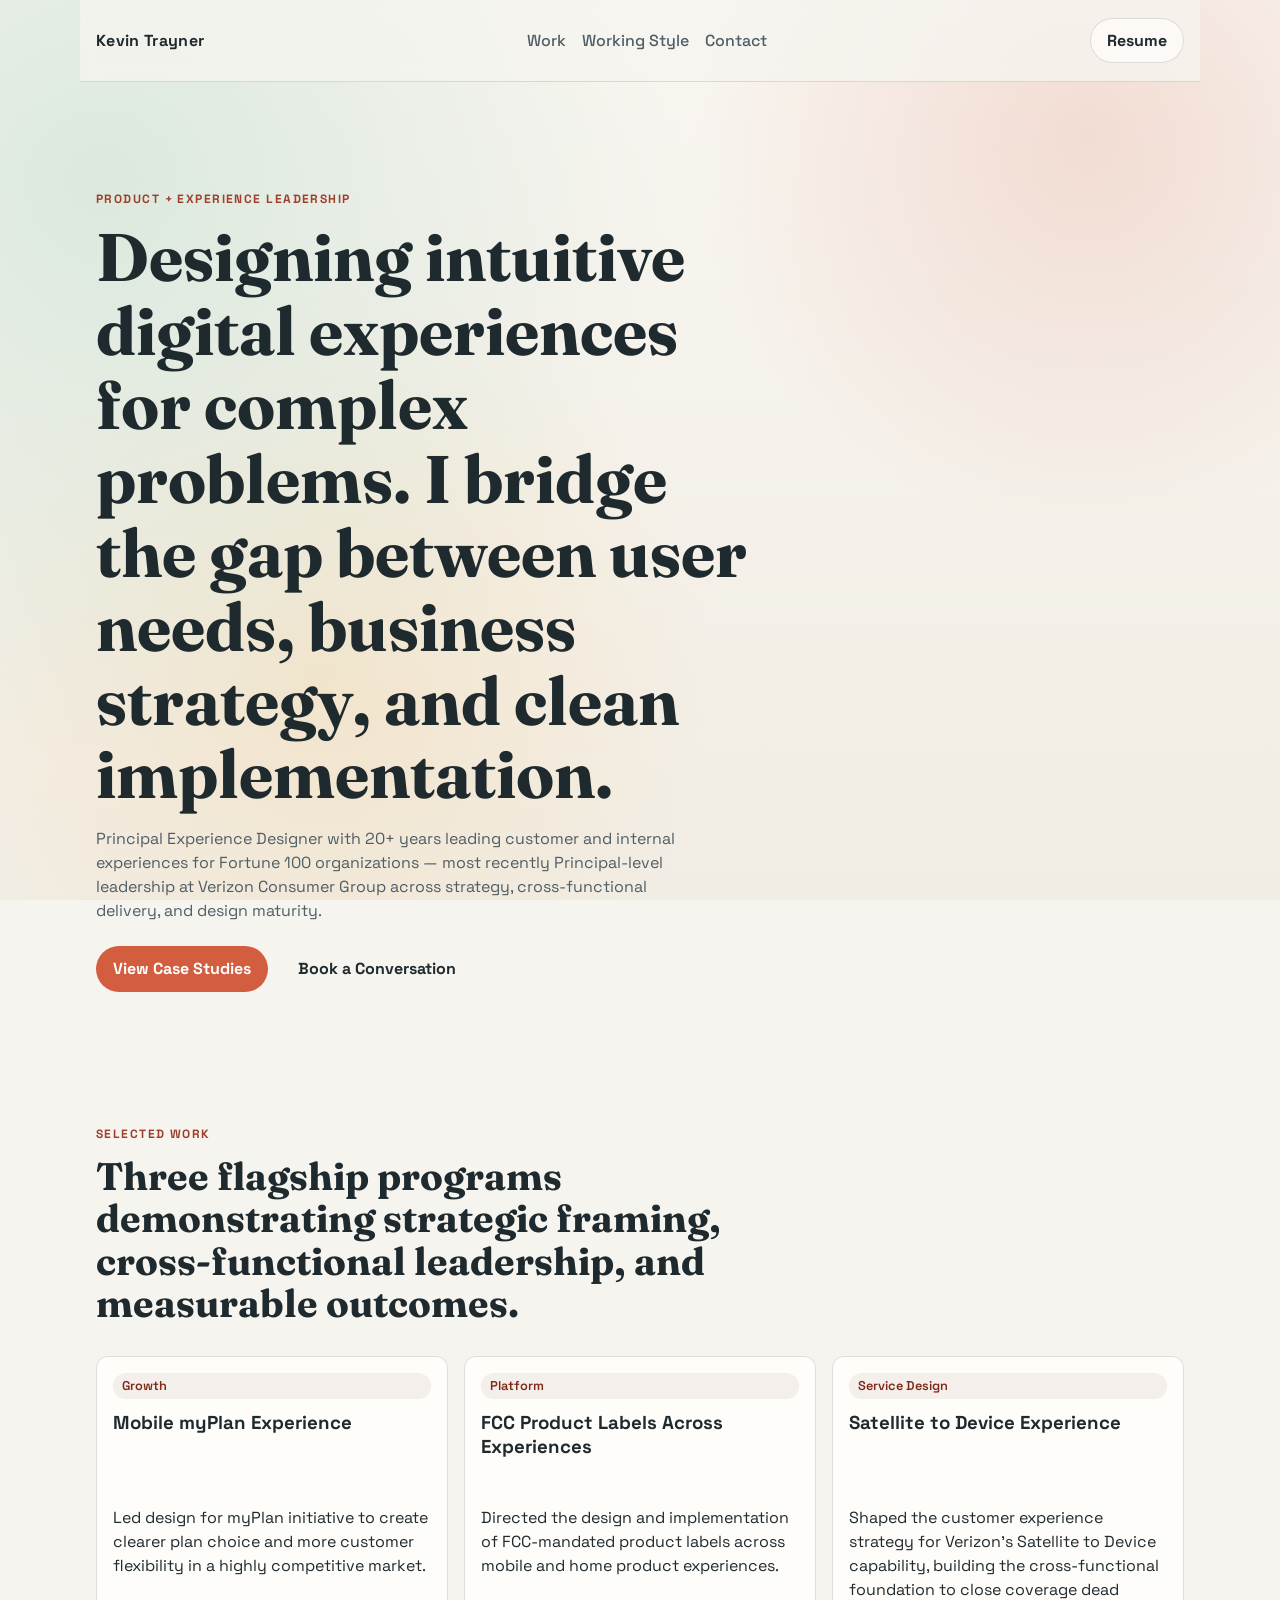
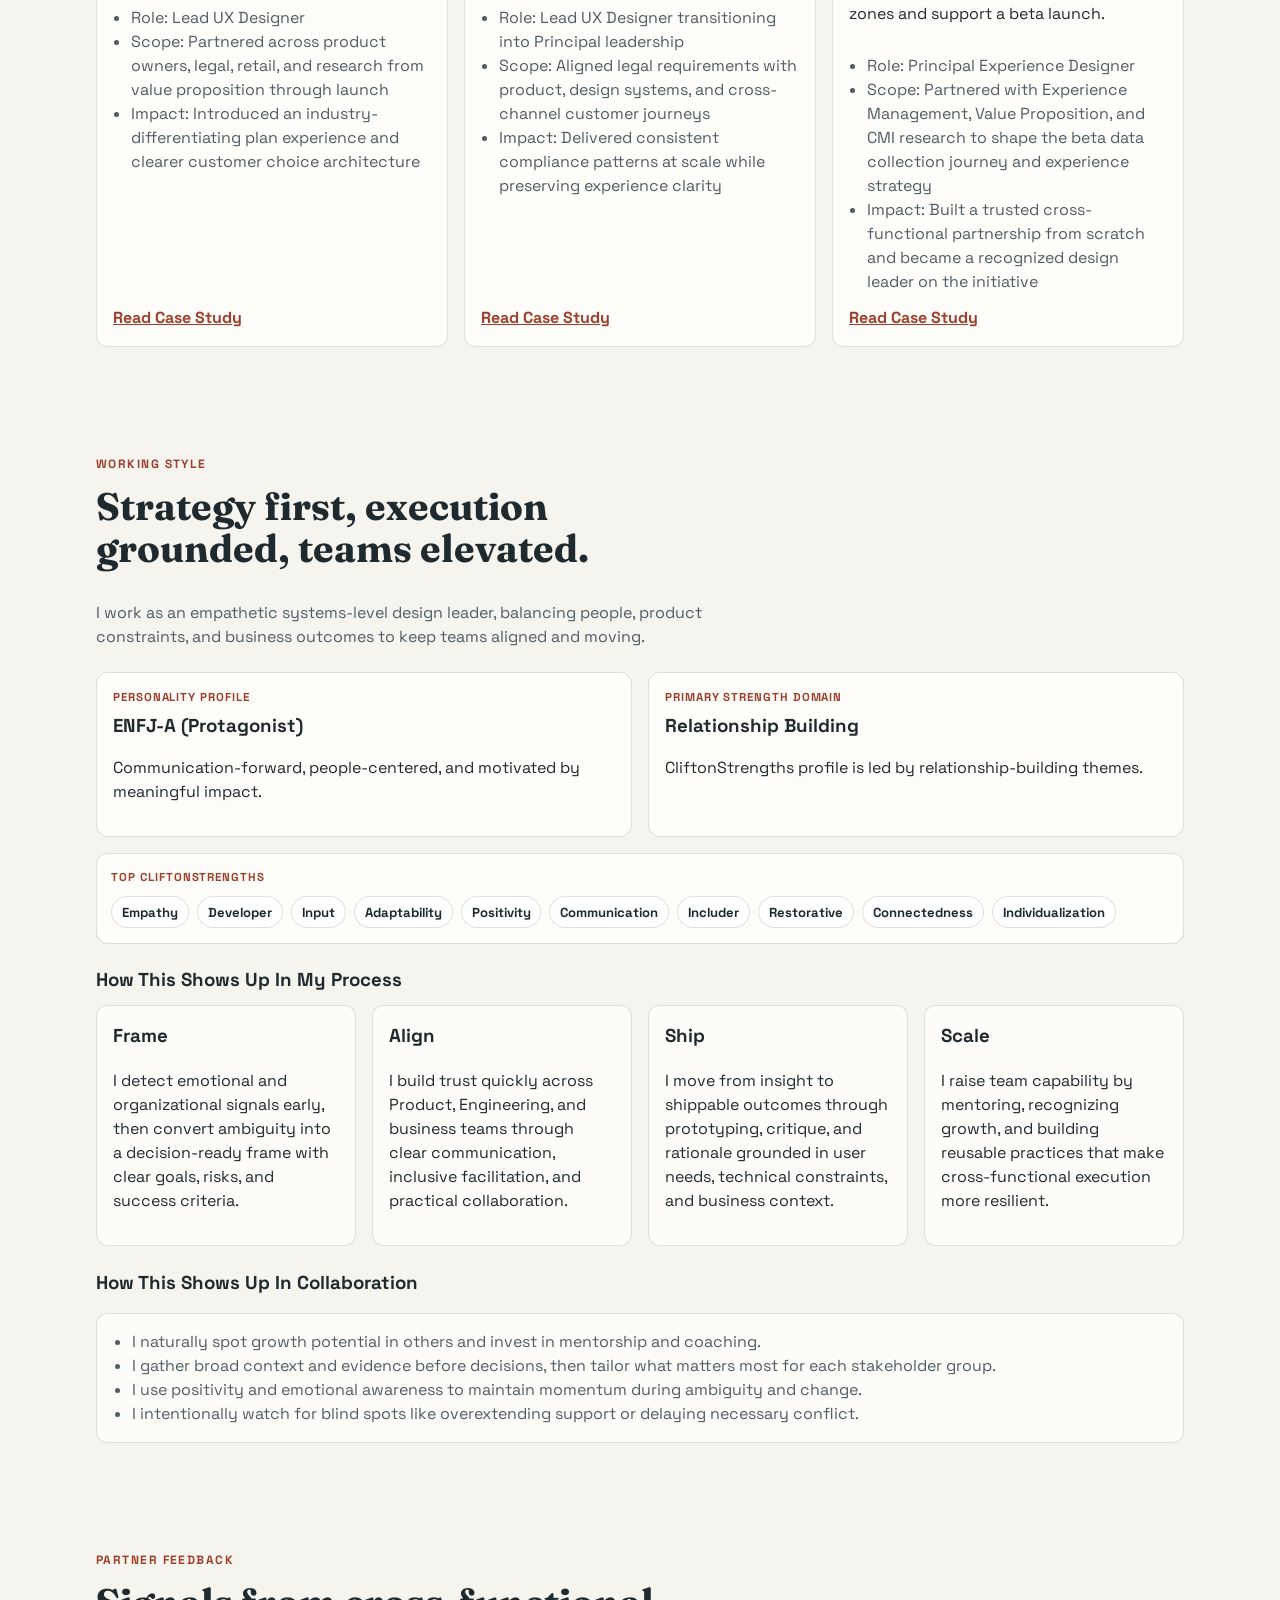
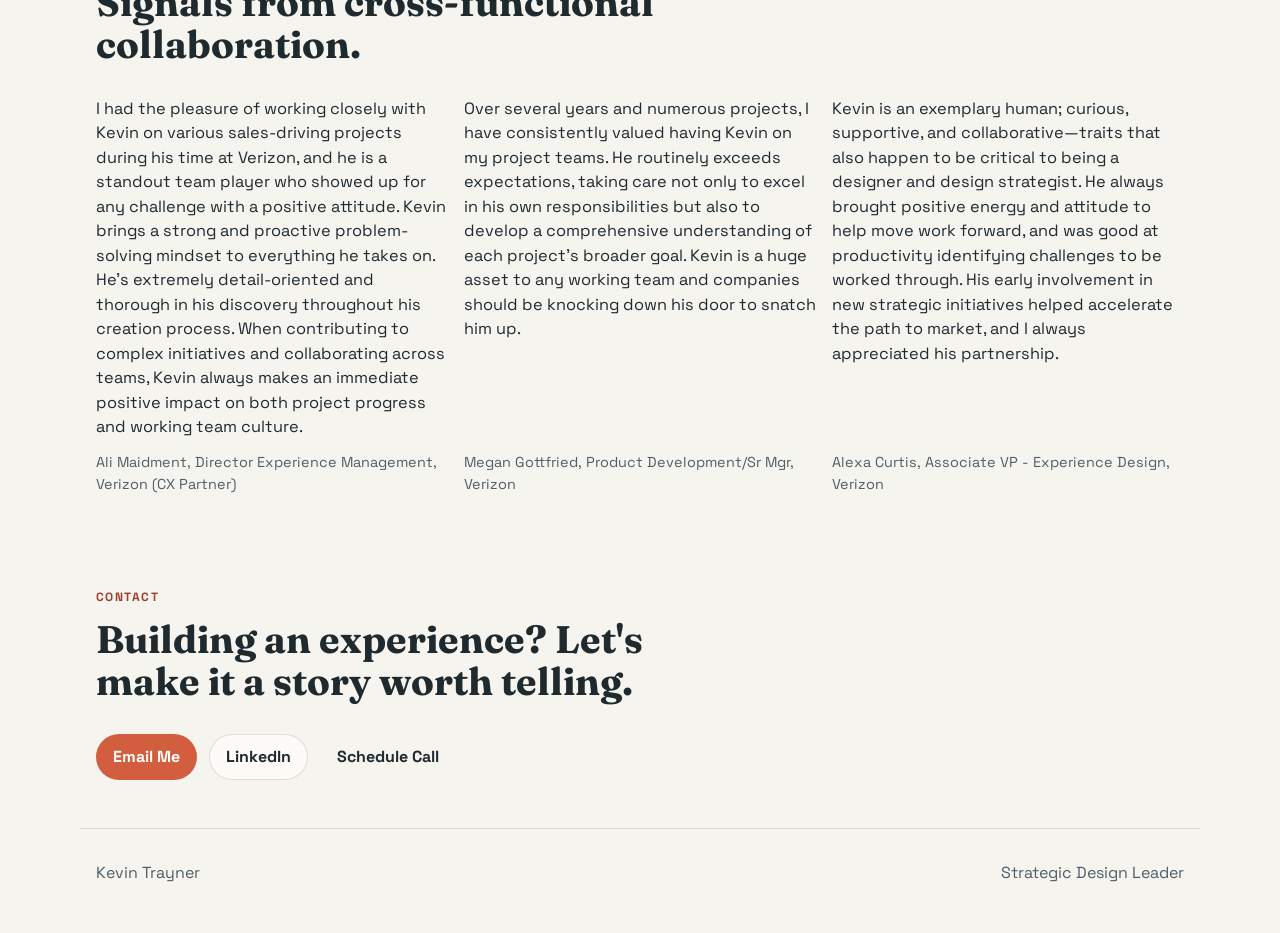
==== commit 7286845c: "Remove About section for now (pending real perspective content)" ====
--- a/index.html
+++ b/index.html
@@ -30,7 +30,6 @@
       <section id="work" class="section reveal"></section>
       <section id="working-style" class="section reveal"></section>
       <section id="testimonials" class="section reveal"></section>
-      <section id="about" class="section reveal"></section>
     </main>
 
     <section id="contact" class="contact reveal">
--- a/styles.css
+++ b/styles.css
@@ -200,7 +200,7 @@
 
 .profile-signal-label {
   margin: 0 0 0.4rem;
-  color: var(--muted);
+  color: var(--accent-deep);
   text-transform: uppercase;
   letter-spacing: 0.08em;
   font-size: 0.72rem;
@@ -221,7 +221,10 @@
 
 .strengths-title {
   margin: 0 0 0.65rem;
-  color: var(--muted);
+  color: var(--accent-deep);
+  text-transform: uppercase;
+  letter-spacing: 0.08em;
+  font-size: 0.72rem;
   font-weight: 700;
 }
 
@@ -258,6 +261,11 @@
   gap: 0.75rem;
 }
 
+.case-card h3 {
+  line-height: 1.3;
+  min-height: 2.6em;
+}
+
 .case-card ul {
   margin: 0;
   padding-left: 1.1rem;
@@ -274,10 +282,12 @@
   margin: 0;
   display: inline-block;
   padding: 0.2rem 0.56rem;
-  border: 1px solid var(--line);
+  background: #f4efea;
+  border: none;
   border-radius: 999px;
   font-size: 0.8rem;
-  color: var(--muted);
+  font-weight: 600;
+  color: #802818;
 }
 
 .split {
@@ -286,6 +296,11 @@
   grid-template-columns: 1fr 2fr;
 }
 
+.working-style-subhead {
+  margin-top: 1.4rem;
+  margin-bottom: 0.7rem;
+}
+
 .leadership-grid {
   display: grid;
   gap: 1rem;
@@ -294,17 +309,6 @@
 
 .leadership-grid-4 {
   grid-template-columns: repeat(4, minmax(0, 1fr));
-}
-
-.process-strip {
-  margin-top: 1rem;
-  border: 1px solid var(--line);
-  border-radius: 12px;
-  background: rgba(255, 253, 250, 0.82);
-  padding: 0.8rem;
-  display: grid;
-  gap: 0.75rem;
-  grid-template-columns: repeat(5, minmax(0, 1fr));
 }
 
 .working-notes {
@@ -315,41 +319,10 @@
   margin-top: 1rem;
 }
 
-.working-notes h3 {
-  margin-bottom: 0.7rem;
-}
-
 .working-notes ul {
   margin: 0;
   padding-left: 1.2rem;
   color: var(--muted);
-}
-
-.process-step {
-  display: grid;
-  gap: 0.35rem;
-  align-content: start;
-  padding: 0.4rem;
-}
-
-.process-step p {
-  margin: 0;
-  color: var(--muted);
-  font-size: 0.92rem;
-}
-
-.process-number {
-  width: 1.7rem;
-  height: 1.7rem;
-  border-radius: 999px;
-  border: 1px solid var(--line);
-  display: inline-flex;
-  align-items: center;
-  justify-content: center;
-  font-size: 0.78rem;
-  font-weight: 700;
-  color: var(--accent-deep);
-  background: #fff;
 }
 
 .leadership-grid article {
@@ -366,8 +339,10 @@
 }
 
 .testimonial-card {
-  display: grid;
+  display: flex;
+  flex-direction: column;
   gap: 0.8rem;
+  height: 100%;
 }
 
 .testimonial-quote {
@@ -377,6 +352,7 @@
 
 .testimonial-attribution {
   margin: 0;
+  margin-top: auto;
   color: var(--muted);
   font-size: 0.9rem;
 }
@@ -525,7 +501,6 @@
 }
 
 @media (max-width: 980px) {
-  .process-strip,
   .leadership-grid-4,
   .profile-signal-grid {
     grid-template-columns: repeat(2, minmax(0, 1fr));
@@ -599,10 +574,6 @@
 }
 
 @media (max-width: 760px) {
-  .process-strip {
-    grid-template-columns: 1fr;
-  }
-
   .profile-signal-grid {
     grid-template-columns: 1fr;
   }
